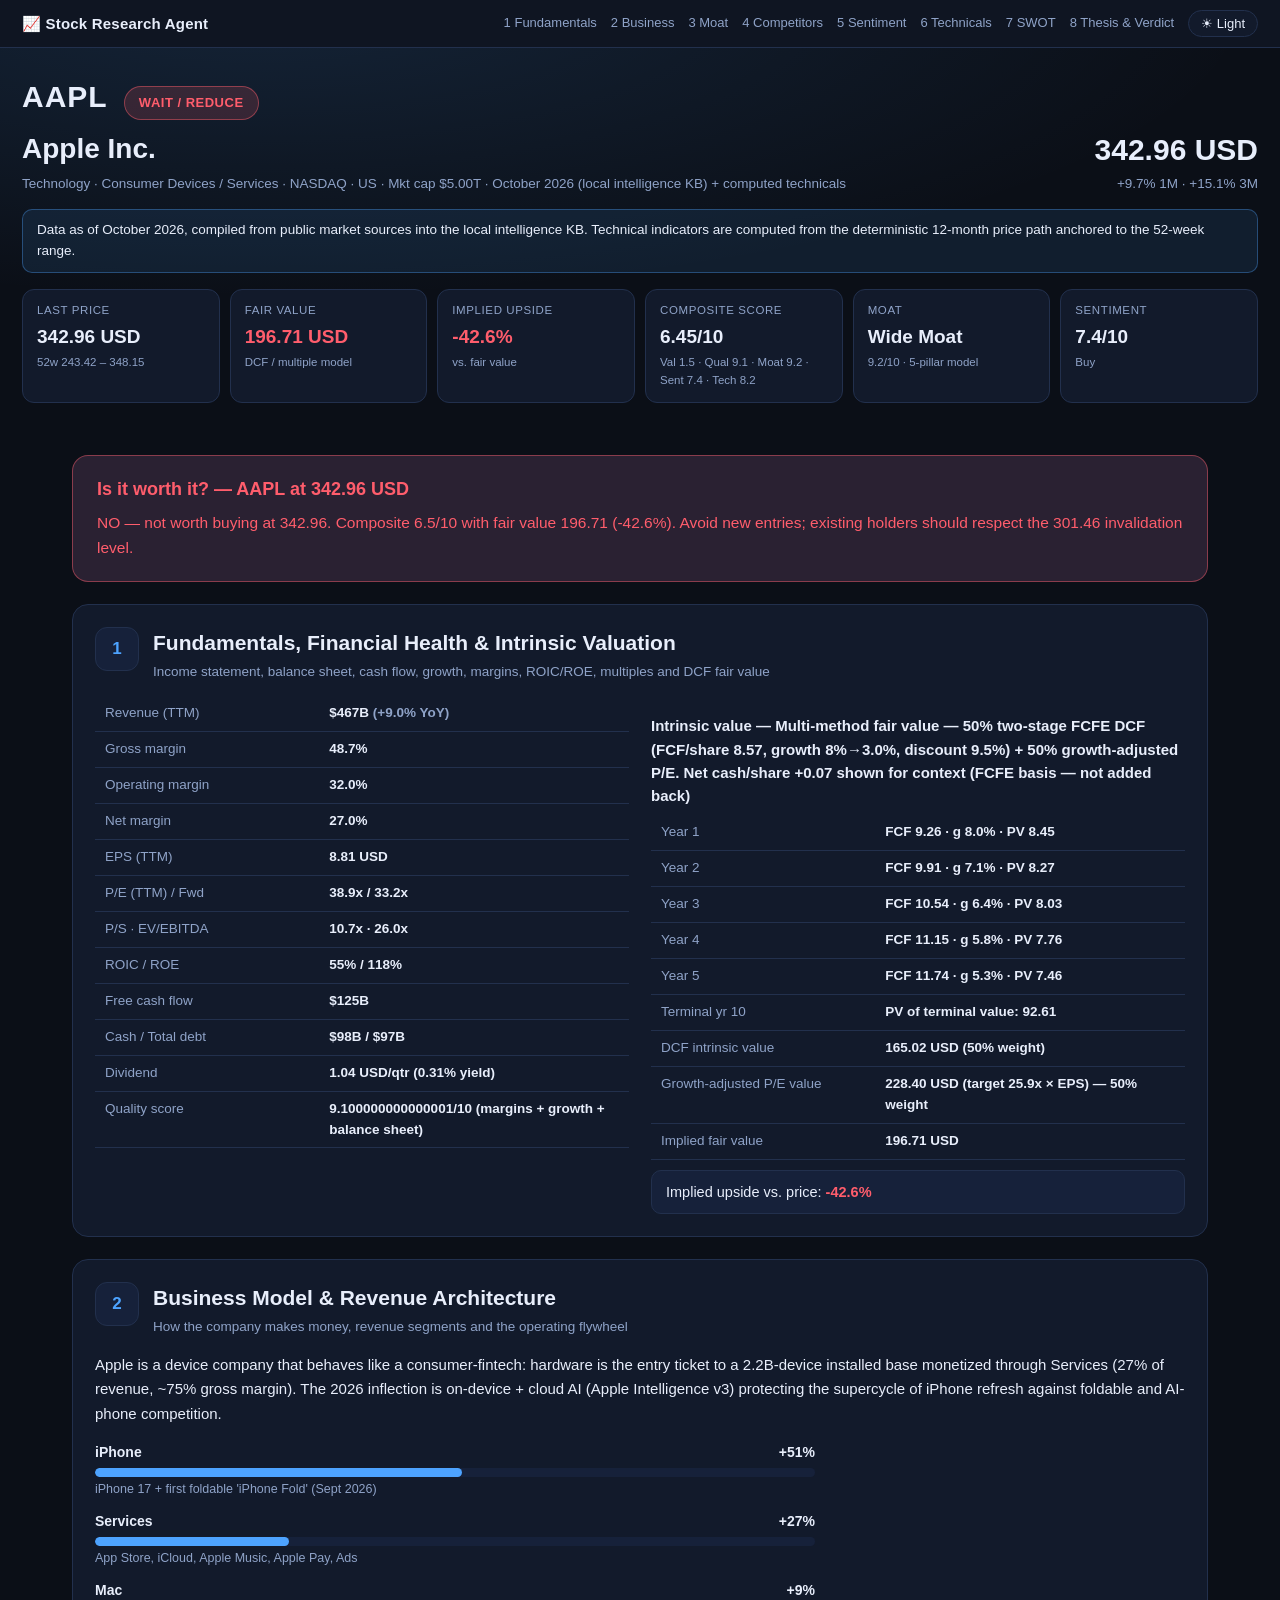
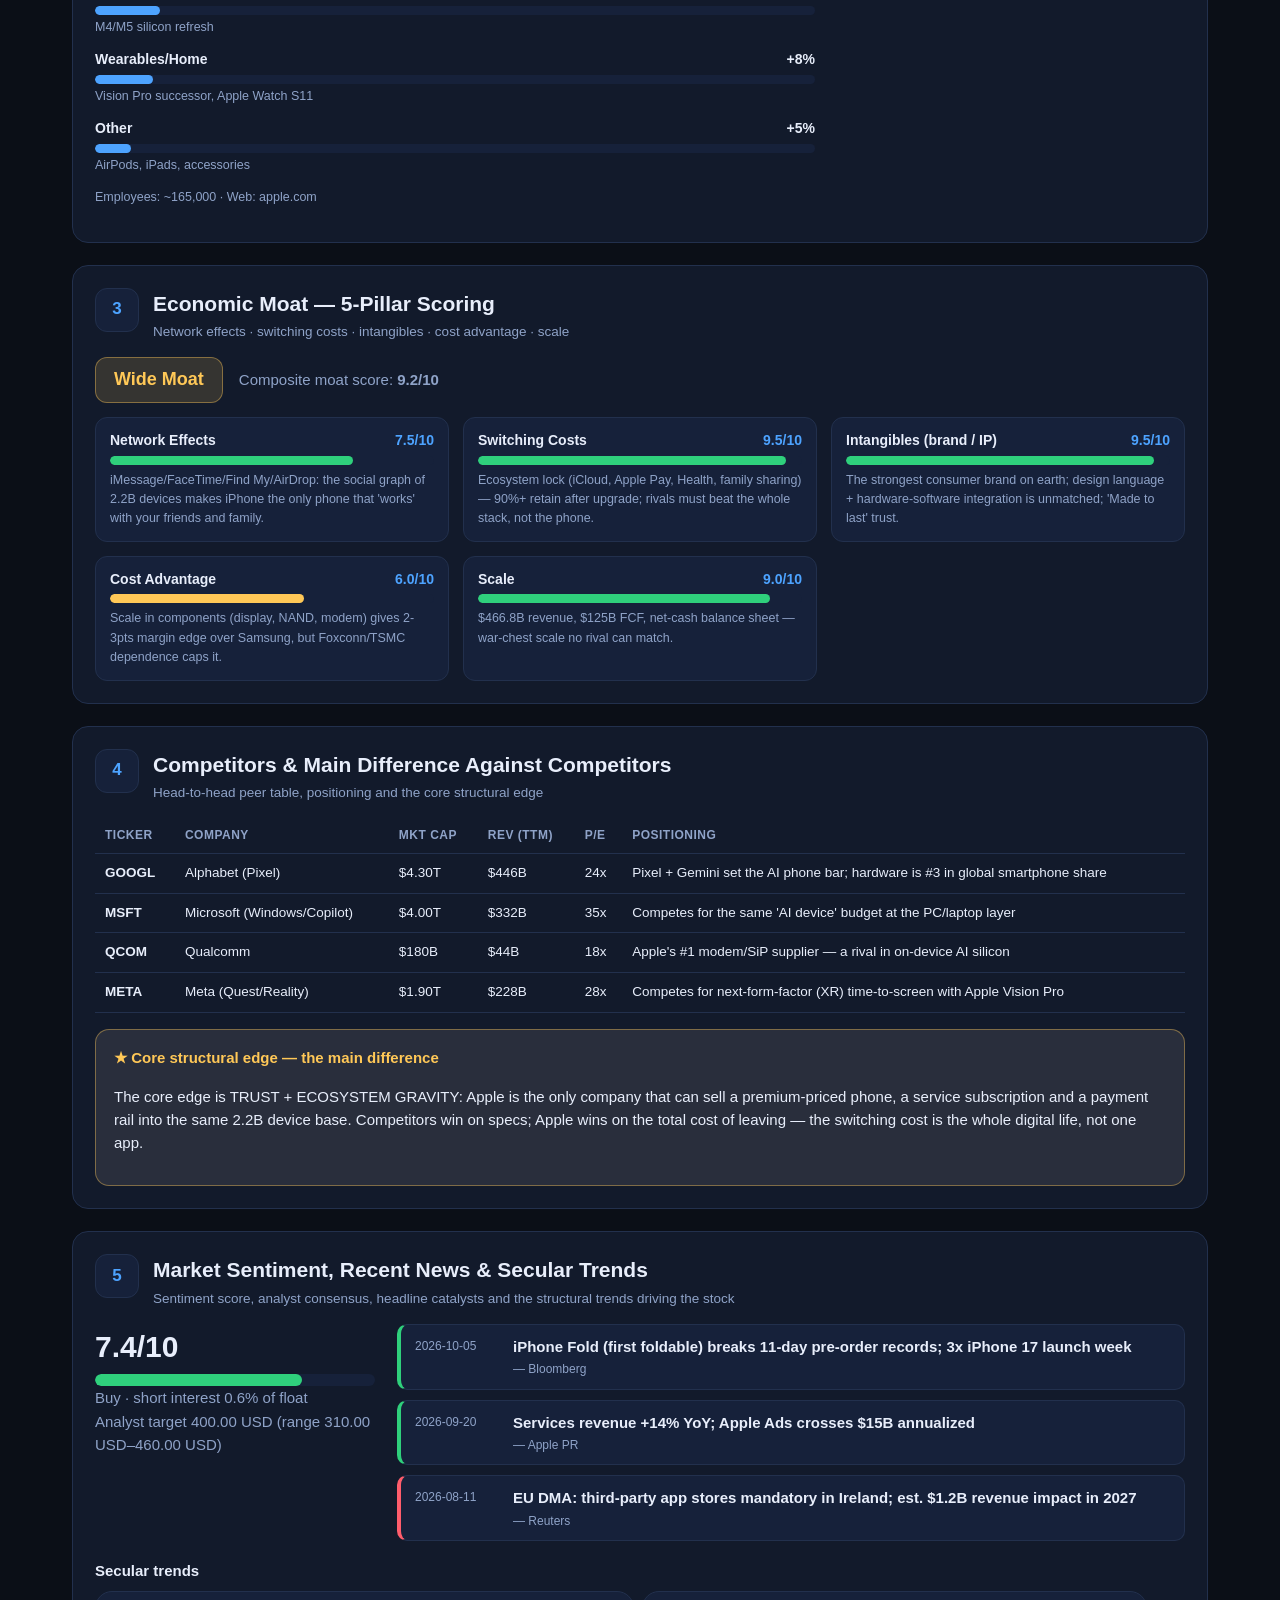
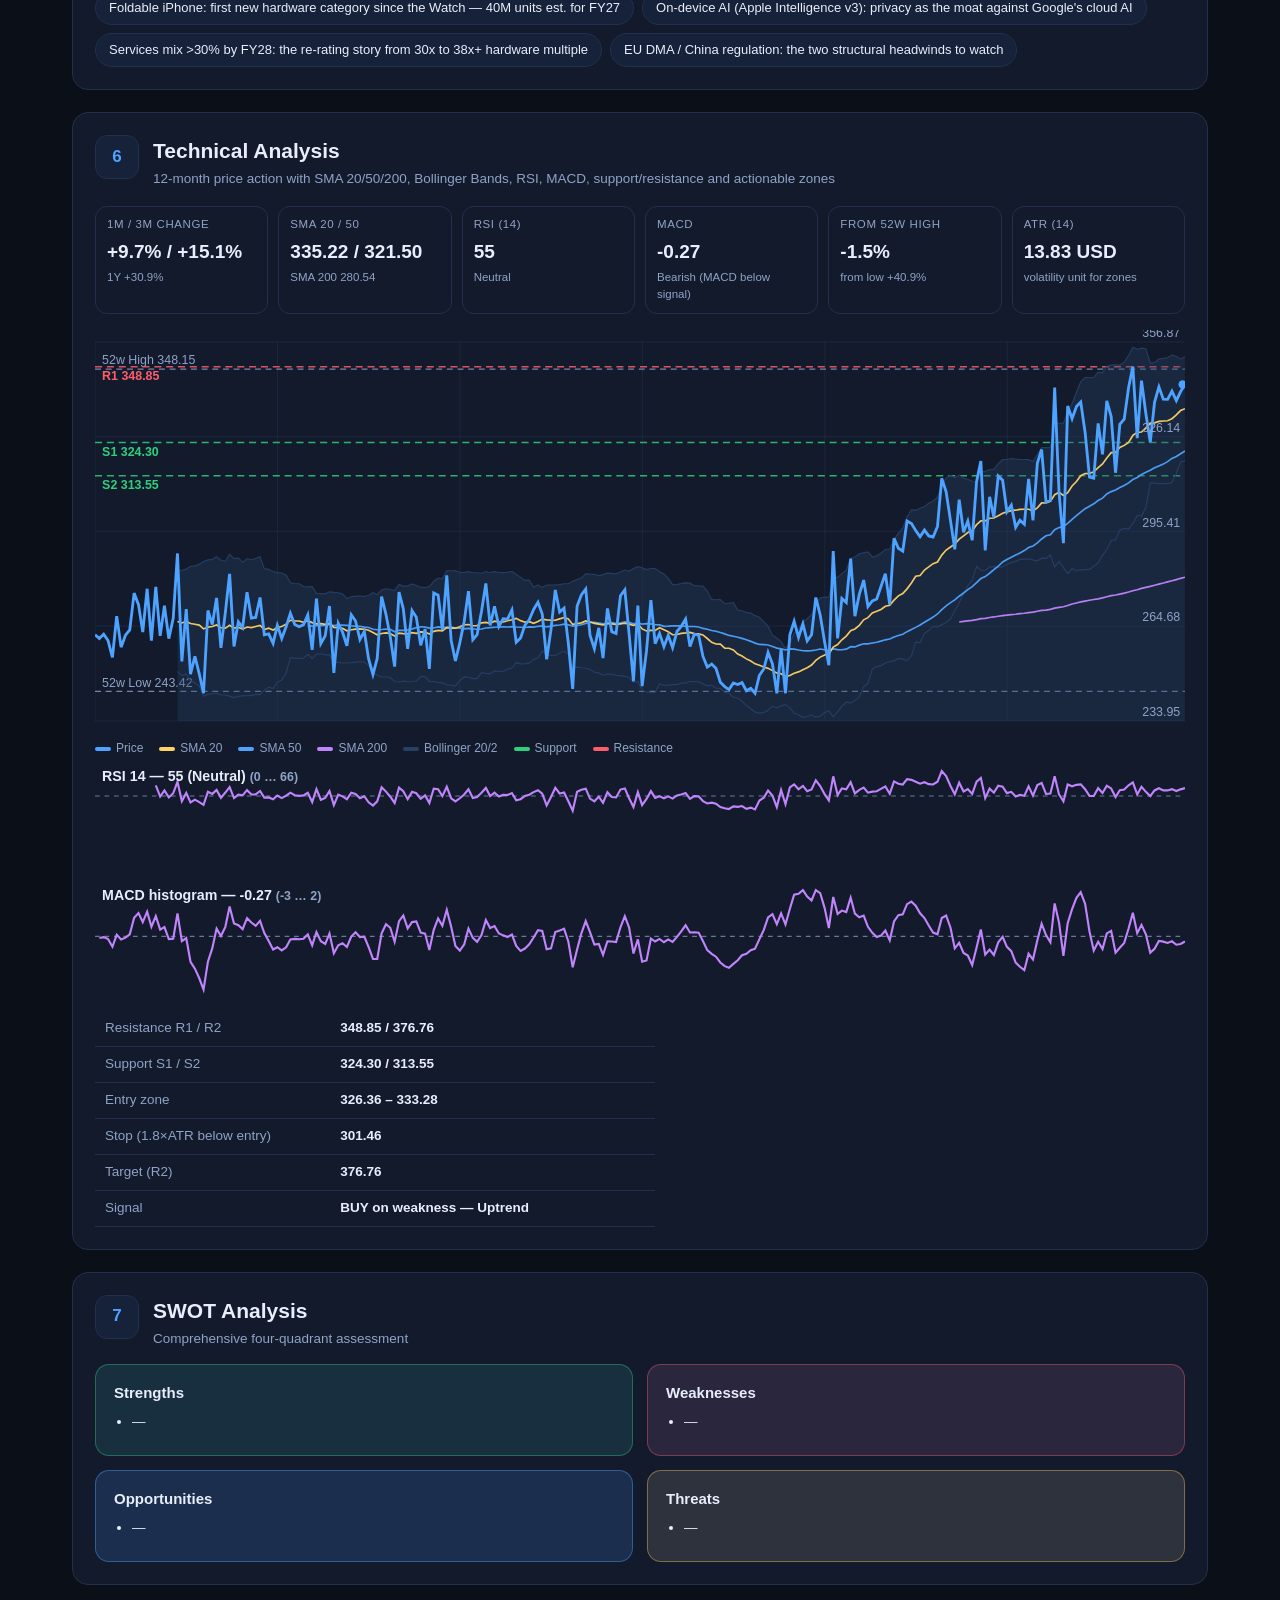
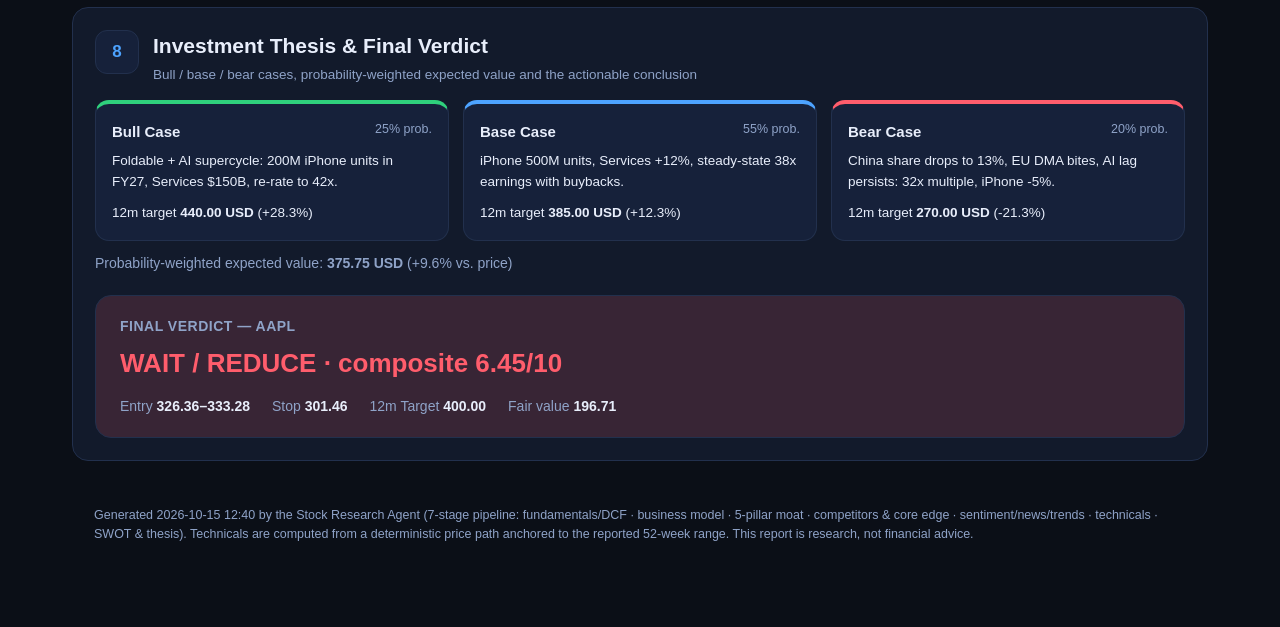
==== stock_research_agent/reports/AAPL_research_report.html @ 3a658191 "Add Stock Research Agent: 7-stage pipeline, 63-profile KB, HTML reports, web app + CLI Co-authored-b" ====
<!DOCTYPE html>
<html lang="en" data-theme="dark">
<head>
<meta charset="utf-8"/>
<meta name="viewport" content="width=device-width, initial-scale=1"/>
<title>AAPL — Stock Research Report</title>
<style>
:root{
  --bg:#0b0f17; --bg2:#0f1522; --card:#121a2b; --card2:#16213a;
  --line:#22304d; --txt:#e8eefb; --muted:#8fa3c8; --accent:#4da3ff;
  --up:#2fd07c; --dn:#ff5d6c; --gold:#ffc857;
  --s20:#ffd166; --s50:#4da3ff; --s200:#c084fc; --boll:#274066;
  --sup:#2fd07c; --res:#ff5d6c;
  --good:#2fd07c; --mid:#ffc857; --bad:#ff5d6c;
}
html[data-theme="light"]{
  --bg:#f4f6fb; --bg2:#ffffff; --card:#ffffff; --card2:#eef2fa;
  --line:#d7e0f0; --txt:#17233d; --muted:#5b6c8f; --accent:#1668d6;
  --up:#0d9d5c; --dn:#d63347; --gold:#c78a00;
  --s20:#d99a00; --s50:#1668d6; --s200:#7b3ff2; --boll:#dbe6f8;
  --sup:#0d9d5c; --res:#d63347;
  --good:#0d9d5c; --mid:#c78a00; --bad:#d63347;
}
*{box-sizing:border-box}
body{margin:0;background:var(--bg);color:var(--txt);
  font:15px/1.55 -apple-system,BlinkMacSystemFont,"Segoe UI",Roboto,Inter,Arial,sans-serif}
a{color:var(--accent);text-decoration:none}
a:hover{text-decoration:underline}
.topnav{position:sticky;top:0;z-index:50;display:flex;align-items:center;justify-content:space-between;
  gap:12px;padding:10px 22px;background:var(--bg2);border-bottom:1px solid var(--line);flex-wrap:wrap}
.brand{font-weight:700;letter-spacing:.2px}
.nav-links{display:flex;gap:14px;flex-wrap:wrap;align-items:center;font-size:13px}
.nav-links a{color:var(--muted)}
.nav-links a:hover{color:var(--txt);text-decoration:none}
.theme-btn{background:var(--card);border:1px solid var(--line);color:var(--txt);
  padding:5px 12px;border-radius:20px;cursor:pointer;font-size:13px}
.hero{padding:26px 22px 10px;background:
  radial-gradient(1000px 300px at 20% -50px, color-mix(in srgb, var(--accent) 14%, transparent), transparent)}
.hero-top{display:flex;justify-content:space-between;gap:18px;flex-wrap:wrap;align-items:flex-end}
h1{margin:6px 0 4px;font-size:28px}
.big-ticker{font-size:30px;font-weight:800;letter-spacing:1px;margin-right:12px}
.meta-line{color:var(--muted);margin:0;font-size:13.5px}
.hero-price{text-align:right}
.hero-last{font-size:30px;font-weight:800}
.hero-chg{color:var(--muted);font-size:13.5px}
.badge{display:inline-block;padding:6px 14px;border-radius:20px;font-weight:800;font-size:13px;letter-spacing:.5px}
.v-buy{background:color-mix(in srgb,var(--up) 18%, transparent);color:var(--up);
  border:1px solid color-mix(in srgb,var(--up) 45%, transparent)}
.v-hold{background:color-mix(in srgb,var(--gold) 16%, transparent);color:var(--gold);
  border:1px solid color-mix(in srgb,var(--gold) 45%, transparent)}
.v-avoid{background:color-mix(in srgb,var(--dn) 16%, transparent);color:var(--dn);
  border:1px solid color-mix(in srgb,var(--dn) 45%, transparent)}
.banner{padding:10px 14px;border-radius:10px;margin:14px 0;font-size:13.5px}
.banner.ok{background:color-mix(in srgb,var(--accent) 10%, transparent);
  border:1px solid color-mix(in srgb,var(--accent) 35%, transparent)}
.banner.warn{background:color-mix(in srgb,var(--gold) 12%, transparent);
  border:1px solid color-mix(in srgb,var(--gold) 45%, transparent)}
.kpi-strip{display:grid;grid-template-columns:repeat(auto-fit,minmax(150px,1fr));gap:10px;margin:16px 0}
.kpi{background:var(--card);border:1px solid var(--line);border-radius:12px;padding:12px 14px}
.kpi-strip.small .kpi{padding:9px 11px}
.kpi-label{color:var(--muted);font-size:11.5px;text-transform:uppercase;letter-spacing:.6px}
.kpi-value{font-size:19px;font-weight:800;margin-top:3px}
.kpi-sub{color:var(--muted);font-size:11.5px;margin-top:2px}
.tone-up .kpi-value{color:var(--up)} .tone-dn .kpi-value{color:var(--dn)}
main{padding:8px 22px 30px;max-width:1180px;margin:0 auto}
.card{background:var(--card);border:1px solid var(--line);border-radius:16px;
  padding:22px;margin:22px 0;scroll-margin-top:70px}
.sec-head{display:flex;gap:14px;align-items:flex-start;margin-bottom:14px}
.sec-num{background:var(--card2);border:1px solid var(--line);color:var(--accent);
  min-width:44px;height:44px;border-radius:12px;display:flex;align-items:center;justify-content:center;
  font-weight:800;font-size:17px}
.sec-head h2{margin:0 0 2px;font-size:21px}
.sec-sub{color:var(--muted);margin:0;font-size:13.5px}
h3.sub{margin:18px 0 8px;font-size:15px}
.prose{font-size:15px;line-height:1.65}
.muted{color:var(--muted)} .small{font-size:12.5px}
.two-col{display:grid;grid-template-columns:1fr 1fr;gap:22px}
@media(max-width:860px){.two-col{grid-template-columns:1fr}}
.tbl{width:100%;border-collapse:collapse;font-size:13.5px}
.tbl td{padding:7px 10px;border-bottom:1px solid var(--line);vertical-align:top}
.tbl .rk{color:var(--muted);width:42%}
.tbl .rv{font-weight:600}
.tbl.peers th{padding:8px 10px;text-align:left;color:var(--muted);font-size:12px;
  text-transform:uppercase;letter-spacing:.5px;border-bottom:1px solid var(--line)}
.tbl.peers td{padding:9px 10px}
.tbl.levels{margin-top:14px;max-width:560px}
.upside-box{margin-top:10px;padding:10px 14px;border-radius:10px;font-size:14.5px;
  background:var(--card2);border:1px solid var(--line)}
.upside-box.tone-up b{color:var(--up)} .upside-box.tone-dn b{color:var(--dn)}
.segs{display:grid;gap:12px;margin-top:10px;max-width:720px}
.seg-head{display:flex;justify-content:space-between;font-size:14px;font-weight:700}
.seg-note{color:var(--muted);font-size:12.5px;margin-top:3px}
.bar{height:9px;background:var(--card2);border-radius:6px;overflow:hidden;margin-top:4px}
.bar.big{height:12px}
.bar-fill{height:100%;border-radius:6px}
.bar-fill.good{background:var(--good)} .bar-fill.mid{background:var(--mid)}
.bar-fill.bad{background:var(--bad)} .bar-fill.seg-fill{background:var(--accent)}
.moat-top{display:flex;gap:16px;align-items:center;margin:6px 0 14px;flex-wrap:wrap}
.moat-badge{font-size:18px;font-weight:800;padding:8px 18px;border-radius:12px;
  background:color-mix(in srgb,var(--gold) 15%, transparent);color:var(--gold);
  border:1px solid color-mix(in srgb,var(--gold) 40%, transparent)}
.moat-score{color:var(--muted)}
.pillars{display:grid;grid-template-columns:repeat(auto-fit,minmax(300px,1fr));gap:14px}
.pillar{background:var(--card2);border:1px solid var(--line);border-radius:12px;padding:12px 14px}
.pillar-head{display:flex;justify-content:space-between;font-weight:700;font-size:14px}
.pill-score{color:var(--accent)}
.pillar-note{color:var(--muted);font-size:12.5px;margin-top:6px}
.edge-box{margin-top:16px;padding:16px 18px;border-radius:14px;
  background:color-mix(in srgb,var(--gold) 8%, var(--card2));
  border:1px solid color-mix(in srgb,var(--gold) 40%, transparent)}
.edge-title{font-weight:800;color:var(--gold);margin-bottom:6px}
.sent-grid{display:grid;grid-template-columns:280px 1fr;gap:22px}
@media(max-width:860px){.sent-grid{grid-template-columns:1fr}}
.sent-score{font-size:30px;font-weight:800}
.news-list{display:grid;gap:10px;align-content:start}
.news{display:flex;gap:12px;background:var(--card2);border:1px solid var(--line);
  border-radius:10px;padding:10px 14px;border-left:4px solid var(--accent)}
.news.pos{border-left-color:var(--up)} .news.neg{border-left-color:var(--dn)}
.news-date{color:var(--muted);font-size:12px;min-width:86px;padding-top:2px}
.news-src{display:block;color:var(--muted);font-size:12px;margin-top:2px}
.chips{display:flex;flex-wrap:wrap;gap:8px;margin-top:8px}
.chip{background:var(--card2);border:1px solid var(--line);border-radius:20px;
  padding:6px 13px;font-size:13px}
.chart{width:100%;height:auto;display:block;margin-top:8px}
.chart.mini{margin-top:6px}
.grid{stroke:var(--line);stroke-width:1;opacity:.5}
.price{fill:none;stroke:var(--accent);stroke-width:2.4}
.sma20{fill:none;stroke:var(--s20);stroke-width:1.4;opacity:.95}
.sma50{fill:none;stroke:var(--s50);stroke-width:1.4;opacity:.95}
.sma200{fill:none;stroke:var(--s200);stroke-width:1.4;opacity:.95}
.boll-fill{fill:var(--boll);opacity:.35}
.boll-up,.boll-lo{fill:none;stroke:var(--boll);stroke-width:1;opacity:.9}
.hi,.lo{stroke:var(--muted);stroke-width:1;stroke-dasharray:5 4;opacity:.8}
.res{stroke:var(--res);stroke-width:1.2;stroke-dasharray:6 4;opacity:.85}
.sup{stroke:var(--sup);stroke-width:1.2;stroke-dasharray:6 4;opacity:.85}
.tag-hi,.tag-lo{fill:var(--muted);font-size:10.5px}
.tag-res{fill:var(--res);font-size:10.5px;font-weight:700}
.tag-sup{fill:var(--sup);font-size:10.5px;font-weight:700}
.tag-title{fill:var(--txt);font-size:12px;font-weight:700}
.axis{fill:var(--muted);font-size:10.5px}
.ref{stroke:var(--muted);stroke-width:1;stroke-dasharray:4 4;opacity:.7}
.line-accent{fill:none;stroke:var(--s200);stroke-width:1.8}
.dot{fill:var(--accent)}
.legend{display:flex;gap:16px;flex-wrap:wrap;font-size:12px;color:var(--muted);margin-top:6px}
.sw{display:inline-block;width:16px;height:4px;border-radius:2px;margin-right:5px;vertical-align:middle}
.sw-price{background:var(--accent)} .sw-20{background:var(--s20)}
.sw-50{background:var(--s50)} .sw-200{background:var(--s200)}
.sw-boll{background:var(--boll)} .sw-sup{background:var(--sup)} .sw-res{background:var(--res)}
.swot-grid{display:grid;grid-template-columns:1fr 1fr;gap:14px}
@media(max-width:860px){.swot-grid{grid-template-columns:1fr}}
.swot{border-radius:14px;padding:16px 18px;border:1px solid var(--line)}
.swot h4{margin:0 0 8px;font-size:15px}
.swot ul{margin:0;padding-left:18px}
.swot li{margin:6px 0;font-size:13.5px}
.swot.s{background:color-mix(in srgb,var(--up) 8%, var(--card2));
  border-color:color-mix(in srgb,var(--up) 40%, transparent)}
.swot.w{background:color-mix(in srgb,var(--dn) 8%, var(--card2));
  border-color:color-mix(in srgb,var(--dn) 40%, transparent)}
.swot.o{background:color-mix(in srgb,var(--accent) 10%, var(--card2));
  border-color:color-mix(in srgb,var(--accent) 40%, transparent)}
.swot.t{background:color-mix(in srgb,var(--gold) 10%, var(--card2));
  border-color:color-mix(in srgb,var(--gold) 40%, transparent)}
.cases{display:grid;grid-template-columns:repeat(auto-fit,minmax(260px,1fr));gap:14px}
.case{background:var(--card2);border:1px solid var(--line);border-radius:14px;padding:16px}
.case.bull{border-top:4px solid var(--up)} .case.base{border-top:4px solid var(--accent)}
.case.bear{border-top:4px solid var(--dn)}
.case-head{display:flex;justify-content:space-between;margin-bottom:8px}
.case-label{font-weight:800}
.case-prob{color:var(--muted);font-size:12.5px}
.case p{margin:0 0 10px;font-size:13.5px;color:var(--txt)}
.case-target{font-size:13.5px}
.ev-line{margin-top:12px;color:var(--muted);font-size:14px}
.verdict-banner{padding:20px 24px;border-radius:16px;margin-top:18px;font-size:16px}
.verdict-banner p{margin:8px 0 0;font-size:15.5px;line-height:1.6}
.vb-title{font-weight:800;font-size:18px}
.final{margin-top:20px;padding:20px 24px;border-radius:16px;border:1px solid var(--line)}
.final-label{font-weight:800;letter-spacing:.5px;font-size:14px;color:var(--muted)}
.final-score{font-size:26px;font-weight:800;margin:6px 0 12px}
.final.v-buy .final-score{color:var(--up)} .final.v-hold .final-score{color:var(--gold)}
.final.v-avoid .final-score{color:var(--dn)}
.final-zones{display:flex;gap:22px;flex-wrap:wrap;font-size:14px;color:var(--muted)}
.final-zones b{color:var(--txt)}
.verdict-banner.v-buy{background:color-mix(in srgb,var(--up) 10%, var(--card));
  border:1px solid color-mix(in srgb,var(--up) 45%, transparent)}
.verdict-banner.v-hold{background:color-mix(in srgb,var(--gold) 10%, var(--card));
  border:1px solid color-mix(in srgb,var(--gold) 45%, transparent)}
.verdict-banner.v-avoid{background:color-mix(in srgb,var(--dn) 10%, var(--card));
  border:1px solid color-mix(in srgb,var(--dn) 45%, transparent)}
footer{color:var(--muted);font-size:12.5px;padding:10px 22px 40px;max-width:1180px;margin:0 auto}
</style>
</head>
<body>
<nav class="topnav">
  <div class="brand">📈 Stock Research Agent</div>
  <div class="nav-links">
    <a href="#s1">1 Fundamentals</a><a href="#s2">2 Business</a><a href="#s3">3 Moat</a>
    <a href="#s4">4 Competitors</a><a href="#s5">5 Sentiment</a><a href="#s6">6 Technicals</a>
    <a href="#s7">7 SWOT</a><a href="#s8">8 Thesis &amp; Verdict</a>
    <button id="themeBtn" class="theme-btn" type="button">☀ Light</button>
  </div>
</nav>

<header class="hero">
  <div class="hero-top">
    <div>
      <div class="ticker-row"><span class="big-ticker">AAPL</span>
        <span class="badge v-avoid">WAIT / REDUCE</span></div>
      <h1>Apple Inc.</h1>
      <p class="meta-line">Technology · Consumer Devices / Services · NASDAQ ·
        US · Mkt cap $5.00T · October 2026 (local intelligence KB) + computed technicals</p>
    </div>
    <div class="hero-price">
      <div class="hero-last">342.96 USD</div>
      <div class="hero-chg">+9.7% 1M · +15.1% 3M</div>
    </div>
  </div>
  <div class="banner ok">Data as of October 2026, compiled from public market sources into the local intelligence KB. Technical indicators are computed from the deterministic 12-month price path anchored to the 52-week range.</div>
  <div class="kpi-strip"><div class="kpi "><div class="kpi-label">Last price</div><div class="kpi-value">342.96 USD</div><div class="kpi-sub">52w 243.42 – 348.15</div></div><div class="kpi tone-dn"><div class="kpi-label">Fair value</div><div class="kpi-value">196.71 USD</div><div class="kpi-sub">DCF / multiple model</div></div><div class="kpi tone-dn"><div class="kpi-label">Implied upside</div><div class="kpi-value">-42.6%</div><div class="kpi-sub">vs. fair value</div></div><div class="kpi "><div class="kpi-label">Composite score</div><div class="kpi-value">6.45/10</div><div class="kpi-sub">Val 1.5 · Qual 9.1 · Moat 9.2 · Sent 7.4 · Tech 8.2</div></div><div class="kpi "><div class="kpi-label">Moat</div><div class="kpi-value">Wide Moat</div><div class="kpi-sub">9.2/10 · 5-pillar model</div></div><div class="kpi "><div class="kpi-label">Sentiment</div><div class="kpi-value">7.4/10</div><div class="kpi-sub">Buy</div></div></div>
</header>

<main>
<section id="s0" class="verdict-banner v-avoid">
  <div class="vb-title">Is it worth it? — AAPL at 342.96 USD</div>
  <p>NO — not worth buying at 342.96. Composite 6.5/10 with fair value 196.71 (-42.6%). Avoid new entries; existing holders should respect the 301.46 invalidation level.</p>
</section>

<section id="s1" class="card">
<header class="sec-head"><div class="sec-num">1</div><div><h2>Fundamentals, Financial Health &amp; Intrinsic Valuation</h2><p class="sec-sub">Income statement, balance sheet, cash flow, growth, margins, ROIC/ROE, multiples and DCF fair value</p></div></header>
  <div class="two-col">
    <div>
      <table class="tbl"><tr><td class="rk">Revenue (TTM)</td><td class="rv">$467B <span class='muted'>(+9.0% YoY)</span></td></tr><tr><td class="rk">Gross margin</td><td class="rv">48.7%</td></tr><tr><td class="rk">Operating margin</td><td class="rv">32.0%</td></tr><tr><td class="rk">Net margin</td><td class="rv">27.0%</td></tr><tr><td class="rk">EPS (TTM)</td><td class="rv">8.81 USD</td></tr><tr><td class="rk">P/E (TTM) / Fwd</td><td class="rv">38.9x / 33.2x</td></tr><tr><td class="rk">P/S · EV/EBITDA</td><td class="rv">10.7x · 26.0x</td></tr><tr><td class="rk">ROIC / ROE</td><td class="rv">55% / 118%</td></tr><tr><td class="rk">Free cash flow</td><td class="rv">$125B</td></tr><tr><td class="rk">Cash / Total debt</td><td class="rv">$98B / $97B</td></tr><tr><td class="rk">Dividend</td><td class="rv">1.04 USD/qtr (0.31% yield)</td></tr><tr><td class="rk">Quality score</td><td class="rv">9.100000000000001/10 (margins + growth + balance sheet)</td></tr></table>
    </div>
    <div>
      <h3 class="sub">Intrinsic value — Multi-method fair value — 50% two-stage FCFE DCF (FCF/share 8.57, growth 8%→3.0%, discount 9.5%) + 50% growth-adjusted P/E. Net cash/share +0.07 shown for context (FCFE basis — not added back)</h3>
      <table class="tbl"><tr><td class="rk">Year 1</td><td class="rv">FCF 9.26 · g 8.0% · PV 8.45</td></tr><tr><td class="rk">Year 2</td><td class="rv">FCF 9.91 · g 7.1% · PV 8.27</td></tr><tr><td class="rk">Year 3</td><td class="rv">FCF 10.54 · g 6.4% · PV 8.03</td></tr><tr><td class="rk">Year 4</td><td class="rv">FCF 11.15 · g 5.8% · PV 7.76</td></tr><tr><td class="rk">Year 5</td><td class="rv">FCF 11.74 · g 5.3% · PV 7.46</td></tr><tr><td class="rk">Terminal yr 10</td><td class="rv">PV of terminal value: 92.61</td></tr><tr><td class="rk">DCF intrinsic value</td><td class="rv">165.02 USD (50% weight)</td></tr><tr><td class="rk">Growth-adjusted P/E value</td><td class="rv">228.40 USD (target 25.9x × EPS) — 50% weight</td></tr><tr><td class="rk">Implied fair value</td><td class="rv"><b>196.71 USD</b></td></tr></table>
      <div class="upside-box tone-dn">Implied upside vs. price: <b>-42.6%</b></div>
    </div>
  </div>
</section>

<section id="s2" class="card">
<header class="sec-head"><div class="sec-num">2</div><div><h2>Business Model &amp; Revenue Architecture</h2><p class="sec-sub">How the company makes money, revenue segments and the operating flywheel</p></div></header>
  <p class="prose">Apple is a device company that behaves like a consumer-fintech: hardware is the entry ticket to a 2.2B-device installed base monetized through Services (27% of revenue, ~75% gross margin). The 2026 inflection is on-device + cloud AI (Apple Intelligence v3) protecting the supercycle of iPhone refresh against foldable and AI-phone competition.</p>
  <div class="segs"><div class="seg"><div class="seg-head"><span>iPhone</span><span>+51%</span></div><div class="bar"><div class="bar-fill seg-fill" style="width:51%"></div></div><div class="seg-note">iPhone 17 + first foldable &#x27;iPhone Fold&#x27; (Sept 2026)</div></div><div class="seg"><div class="seg-head"><span>Services</span><span>+27%</span></div><div class="bar"><div class="bar-fill seg-fill" style="width:27%"></div></div><div class="seg-note">App Store, iCloud, Apple Music, Apple Pay, Ads</div></div><div class="seg"><div class="seg-head"><span>Mac</span><span>+9%</span></div><div class="bar"><div class="bar-fill seg-fill" style="width:9%"></div></div><div class="seg-note">M4/M5 silicon refresh</div></div><div class="seg"><div class="seg-head"><span>Wearables/Home</span><span>+8%</span></div><div class="bar"><div class="bar-fill seg-fill" style="width:8%"></div></div><div class="seg-note">Vision Pro successor, Apple Watch S11</div></div><div class="seg"><div class="seg-head"><span>Other</span><span>+5%</span></div><div class="bar"><div class="bar-fill seg-fill" style="width:5%"></div></div><div class="seg-note">AirPods, iPads, accessories</div></div></div>
  <p class="muted small">Employees: ~165,000 · Web: apple.com</p>
</section>

<section id="s3" class="card">
<header class="sec-head"><div class="sec-num">3</div><div><h2>Economic Moat — 5-Pillar Scoring</h2><p class="sec-sub">Network effects · switching costs · intangibles · cost advantage · scale</p></div></header>
  <div class="moat-top">
    <div class="moat-badge">Wide Moat</div>
    <div class="moat-score">Composite moat score: <b>9.2/10</b></div>
  </div>
  <div class="pillars"><div class="pillar"><div class="pillar-head"><span>Network Effects</span><span class="pill-score">7.5/10</span></div><div class="bar"><div class="bar-fill good" style="width:75%"></div></div><div class="pillar-note">iMessage/FaceTime/Find My/AirDrop: the social graph of 2.2B devices makes iPhone the only phone that &#x27;works&#x27; with your friends and family.</div></div><div class="pillar"><div class="pillar-head"><span>Switching Costs</span><span class="pill-score">9.5/10</span></div><div class="bar"><div class="bar-fill good" style="width:95%"></div></div><div class="pillar-note">Ecosystem lock (iCloud, Apple Pay, Health, family sharing) — 90%+ retain after upgrade; rivals must beat the whole stack, not the phone.</div></div><div class="pillar"><div class="pillar-head"><span>Intangibles (brand / IP)</span><span class="pill-score">9.5/10</span></div><div class="bar"><div class="bar-fill good" style="width:95%"></div></div><div class="pillar-note">The strongest consumer brand on earth; design language + hardware-software integration is unmatched; &#x27;Made to last&#x27; trust.</div></div><div class="pillar"><div class="pillar-head"><span>Cost Advantage</span><span class="pill-score">6.0/10</span></div><div class="bar"><div class="bar-fill mid" style="width:60%"></div></div><div class="pillar-note">Scale in components (display, NAND, modem) gives 2-3pts margin edge over Samsung, but Foxconn/TSMC dependence caps it.</div></div><div class="pillar"><div class="pillar-head"><span>Scale</span><span class="pill-score">9.0/10</span></div><div class="bar"><div class="bar-fill good" style="width:90%"></div></div><div class="pillar-note">$466.8B revenue, $125B FCF, net-cash balance sheet — war-chest scale no rival can match.</div></div></div>
</section>

<section id="s4" class="card">
<header class="sec-head"><div class="sec-num">4</div><div><h2>Competitors &amp; Main Difference Against Competitors</h2><p class="sec-sub">Head-to-head peer table, positioning and the core structural edge</p></div></header>
  <table class="tbl peers"><thead><tr><th>Ticker</th><th>Company</th><th>Mkt Cap</th>
    <th>Rev (TTM)</th><th>P/E</th><th>Positioning</th></tr></thead>
  <tbody><tr><td><b>GOOGL</b></td><td>Alphabet (Pixel)</td><td>$4.30T</td><td>$446B</td><td>24x</td><td>Pixel + Gemini set the AI phone bar; hardware is #3 in global smartphone share</td></tr><tr><td><b>MSFT</b></td><td>Microsoft (Windows/Copilot)</td><td>$4.00T</td><td>$332B</td><td>35x</td><td>Competes for the same &#x27;AI device&#x27; budget at the PC/laptop layer</td></tr><tr><td><b>QCOM</b></td><td>Qualcomm</td><td>$180B</td><td>$44B</td><td>18x</td><td>Apple&#x27;s #1 modem/SiP supplier — a rival in on-device AI silicon</td></tr><tr><td><b>META</b></td><td>Meta (Quest/Reality)</td><td>$1.90T</td><td>$228B</td><td>28x</td><td>Competes for next-form-factor (XR) time-to-screen with Apple Vision Pro</td></tr></tbody></table>
  <div class="edge-box"><div class="edge-title">★ Core structural edge — the main difference</div>
  <p>The core edge is TRUST + ECOSYSTEM GRAVITY: Apple is the only company that can sell a premium-priced phone, a service subscription and a payment rail into the same 2.2B device base. Competitors win on specs; Apple wins on the total cost of leaving — the switching cost is the whole digital life, not one app.</p></div>
</section>

<section id="s5" class="card">
<header class="sec-head"><div class="sec-num">5</div><div><h2>Market Sentiment, Recent News &amp; Secular Trends</h2><p class="sec-sub">Sentiment score, analyst consensus, headline catalysts and the structural trends driving the stock</p></div></header>
  <div class="sent-grid">
    <div class="sent-meter">
      <div class="sent-score">7.4/10</div>
      <div class="bar big"><div class="bar-fill good" style="width:74%"></div></div>
      <div class="muted">Buy · short interest 0.6% of float</div>
      <div class="muted">Analyst target 400.00 USD (range 310.00 USD–460.00 USD)</div>
    </div>
    <div class="news-list"><div class="news pos"><div class="news-date">2026-10-05</div><div class="news-body"><b>iPhone Fold (first foldable) breaks 11-day pre-order records; 3x iPhone 17 launch week</b><span class="news-src">— Bloomberg</span></div></div><div class="news pos"><div class="news-date">2026-09-20</div><div class="news-body"><b>Services revenue +14% YoY; Apple Ads crosses $15B annualized</b><span class="news-src">— Apple PR</span></div></div><div class="news neg"><div class="news-date">2026-08-11</div><div class="news-body"><b>EU DMA: third-party app stores mandatory in Ireland; est. $1.2B revenue impact in 2027</b><span class="news-src">— Reuters</span></div></div></div>
  </div>
  <h3 class="sub">Secular trends</h3>
  <div class="chips"><span class="chip">Foldable iPhone: first new hardware category since the Watch — 40M units est. for FY27</span><span class="chip">On-device AI (Apple Intelligence v3): privacy as the moat against Google&#x27;s cloud AI</span><span class="chip">Services mix &gt;30% by FY28: the re-rating story from 30x to 38x+ hardware multiple</span><span class="chip">EU DMA / China regulation: the two structural headwinds to watch</span></div>
</section>

<section id="s6" class="card">
<header class="sec-head"><div class="sec-num">6</div><div><h2>Technical Analysis</h2><p class="sec-sub">12-month price action with SMA 20/50/200, Bollinger Bands, RSI, MACD, support/resistance and actionable zones</p></div></header>
  <div class="kpi-strip small"><div class="kpi "><div class="kpi-label">1M / 3M change</div><div class="kpi-value">+9.7% / +15.1%</div><div class="kpi-sub">1Y +30.9%</div></div><div class="kpi "><div class="kpi-label">SMA 20 / 50</div><div class="kpi-value">335.22 / 321.50</div><div class="kpi-sub">SMA 200 280.54</div></div><div class="kpi "><div class="kpi-label">RSI (14)</div><div class="kpi-value">55</div><div class="kpi-sub">Neutral</div></div><div class="kpi "><div class="kpi-label">MACD</div><div class="kpi-value">-0.27</div><div class="kpi-sub">Bearish (MACD below signal)</div></div><div class="kpi "><div class="kpi-label">From 52w high</div><div class="kpi-value">-1.5%</div><div class="kpi-sub">from low +40.9%</div></div><div class="kpi "><div class="kpi-label">ATR (14)</div><div class="kpi-value">13.83 USD</div><div class="kpi-sub">volatility unit for zones</div></div></div>
  <svg viewBox="0 0 920 340" class="chart" role="img" aria-label="12-month price chart">
      <line x1="0" y1="330" x2="920" y2="330" class="grid"/><line x1="0" y1="250" x2="920" y2="250" class="grid"/><line x1="0" y1="170" x2="920" y2="170" class="grid"/><line x1="0" y1="90" x2="920" y2="90" class="grid"/><line x1="0" y1="10" x2="920" y2="10" class="grid"/><line x1="0" y1="10" x2="0" y2="330" class="grid"/><line x1="154" y1="10" x2="154" y2="330" class="grid"/><line x1="308" y1="10" x2="308" y2="330" class="grid"/><line x1="462" y1="10" x2="462" y2="330" class="grid"/><line x1="616" y1="10" x2="616" y2="330" class="grid"/><line x1="770" y1="10" x2="770" y2="330" class="grid"/><line x1="0" y1="33" x2="920" y2="33" class="hi"/><text x="6" y="29" class="tag-hi">52w High 348.15</text><line x1="0" y1="305" x2="920" y2="305" class="lo"/><text x="6" y="301" class="tag-lo">52w Low 243.42</text><line x1="0" y1="31" x2="920" y2="31" class="res"/><text x="6" y="42" class="tag-res">R1 348.85</text><line x1="0" y1="95" x2="920" y2="95" class="sup"/><text x="6" y="106" class="tag-sup">S1 324.30</text><line x1="0" y1="123" x2="920" y2="123" class="sup"/><text x="6" y="134" class="tag-sup">S2 313.55</text>
      <polygon points="69.6,204.0 69.6,204.0 73.3,202.8 77.0,201.8 80.6,199.5 84.3,199.1 88.0,197.8 91.6,195.5 95.3,194.0 99.0,193.6 102.6,191.3 106.3,194.4 110.0,195.2 113.6,189.3 117.3,193.0 121.0,192.4 124.6,196.2 128.3,192.9 132.0,193.9 135.6,193.0 139.3,191.2 142.9,201.7 146.6,202.0 150.3,203.8 153.9,204.8 157.6,205.1 161.3,207.0 164.9,213.4 168.6,214.1 172.3,214.2 175.9,216.6 179.6,216.8 183.3,216.6 186.9,222.3 190.6,222.5 194.3,222.7 197.9,221.0 201.6,221.5 205.3,221.8 208.9,222.7 212.6,226.7 216.3,225.2 219.9,224.6 223.6,224.7 227.3,224.9 230.9,223.9 234.6,221.8 238.2,223.3 241.9,219.5 245.6,218.4 249.2,219.0 252.9,220.0 256.6,214.7 260.2,216.2 263.9,216.2 267.6,214.3 271.2,215.6 274.9,217.1 278.6,217.4 282.2,216.6 285.9,212.0 289.6,209.5 293.2,210.0 296.9,203.0 300.6,203.2 304.2,203.0 307.9,204.7 311.6,204.8 315.2,204.0 318.9,204.9 322.5,204.9 326.2,205.3 329.9,203.9 333.5,204.9 337.2,203.9 340.9,204.7 344.5,204.8 348.2,204.6 351.9,203.8 355.5,206.2 359.2,208.8 362.9,211.4 366.5,211.1 370.2,217.0 373.9,215.2 377.5,217.3 381.2,215.3 384.9,215.4 388.5,215.2 392.2,214.9 395.9,214.2 399.5,214.2 403.2,212.1 406.9,210.7 410.5,209.3 414.2,205.8 417.8,206.1 421.5,206.2 425.2,207.3 428.8,206.5 432.5,205.2 436.2,205.4 439.8,205.8 443.5,204.3 447.2,202.6 450.8,203.5 454.5,201.3 458.2,199.8 461.8,200.7 465.5,202.2 469.2,201.3 472.8,201.3 476.5,204.0 480.2,206.0 483.8,209.6 487.5,214.9 491.2,214.8 494.8,214.1 498.5,213.4 502.2,213.7 505.8,215.8 509.5,216.0 513.1,216.1 516.8,220.5 520.5,227.4 524.1,227.7 527.8,227.6 531.5,231.0 535.1,230.7 538.8,229.9 542.5,236.5 546.1,237.0 549.8,238.4 553.5,239.0 557.1,241.1 560.8,242.5 564.5,246.3 568.1,250.2 571.8,257.6 575.5,260.0 579.1,263.0 582.8,269.0 586.5,264.4 590.1,256.0 593.8,252.5 597.5,246.5 601.1,243.7 604.8,240.5 608.4,231.1 612.1,226.3 615.8,225.4 619.4,225.6 623.1,208.7 626.8,208.8 630.4,205.6 634.1,202.7 637.8,192.8 641.4,191.6 645.1,189.0 648.8,188.1 652.4,187.3 656.1,191.6 659.8,190.6 663.4,188.4 667.1,185.3 670.8,185.0 674.4,176.7 678.1,171.6 681.8,167.1 685.4,157.8 689.1,151.9 692.7,152.2 696.4,150.4 700.1,149.1 703.7,146.2 707.4,144.3 711.1,141.2 714.7,131.4 718.4,124.8 722.1,122.5 725.7,124.6 729.4,122.6 733.1,125.0 736.7,126.2 740.4,127.5 744.1,129.3 747.7,119.4 751.4,119.3 755.1,117.8 758.7,117.7 762.4,112.9 766.1,109.4 769.7,109.2 773.4,108.7 777.1,108.9 780.7,109.3 784.4,109.3 788.0,109.4 791.7,111.0 795.4,105.2 799.0,99.2 802.7,99.3 806.4,99.3 810.0,78.1 813.7,78.7 817.4,78.6 821.0,68.9 824.7,62.0 828.4,52.5 832.0,43.6 835.7,40.2 839.4,40.1 843.0,40.0 846.7,35.8 850.4,36.0 854.0,30.8 857.7,29.4 861.4,29.4 865.0,29.6 868.7,27.3 872.4,21.5 876.0,14.6 879.7,16.3 883.3,15.3 887.0,15.8 890.7,27.9 894.3,27.6 898.0,24.5 901.7,23.9 905.3,23.6 909.0,21.0 912.7,22.4 916.3,24.6 920.0,22.3 920.0,330 69.6,330" class="boll-fill"/>
      <polyline points="69.6,204.0 73.3,202.8 77.0,201.8 80.6,199.5 84.3,199.1 88.0,197.8 91.6,195.5 95.3,194.0 99.0,193.6 102.6,191.3 106.3,194.4 110.0,195.2 113.6,189.3 117.3,193.0 121.0,192.4 124.6,196.2 128.3,192.9 132.0,193.9 135.6,193.0 139.3,191.2 142.9,201.7 146.6,202.0 150.3,203.8 153.9,204.8 157.6,205.1 161.3,207.0 164.9,213.4 168.6,214.1 172.3,214.2 175.9,216.6 179.6,216.8 183.3,216.6 186.9,222.3 190.6,222.5 194.3,222.7 197.9,221.0 201.6,221.5 205.3,221.8 208.9,222.7 212.6,226.7 216.3,225.2 219.9,224.6 223.6,224.7 227.3,224.9 230.9,223.9 234.6,221.8 238.2,223.3 241.9,219.5 245.6,218.4 249.2,219.0 252.9,220.0 256.6,214.7 260.2,216.2 263.9,216.2 267.6,214.3 271.2,215.6 274.9,217.1 278.6,217.4 282.2,216.6 285.9,212.0 289.6,209.5 293.2,210.0 296.9,203.0 300.6,203.2 304.2,203.0 307.9,204.7 311.6,204.8 315.2,204.0 318.9,204.9 322.5,204.9 326.2,205.3 329.9,203.9 333.5,204.9 337.2,203.9 340.9,204.7 344.5,204.8 348.2,204.6 351.9,203.8 355.5,206.2 359.2,208.8 362.9,211.4 366.5,211.1 370.2,217.0 373.9,215.2 377.5,217.3 381.2,215.3 384.9,215.4 388.5,215.2 392.2,214.9 395.9,214.2 399.5,214.2 403.2,212.1 406.9,210.7 410.5,209.3 414.2,205.8 417.8,206.1 421.5,206.2 425.2,207.3 428.8,206.5 432.5,205.2 436.2,205.4 439.8,205.8 443.5,204.3 447.2,202.6 450.8,203.5 454.5,201.3 458.2,199.8 461.8,200.7 465.5,202.2 469.2,201.3 472.8,201.3 476.5,204.0 480.2,206.0 483.8,209.6 487.5,214.9 491.2,214.8 494.8,214.1 498.5,213.4 502.2,213.7 505.8,215.8 509.5,216.0 513.1,216.1 516.8,220.5 520.5,227.4 524.1,227.7 527.8,227.6 531.5,231.0 535.1,230.7 538.8,229.9 542.5,236.5 546.1,237.0 549.8,238.4 553.5,239.0 557.1,241.1 560.8,242.5 564.5,246.3 568.1,250.2 571.8,257.6 575.5,260.0 579.1,263.0 582.8,269.0 586.5,264.4 590.1,256.0 593.8,252.5 597.5,246.5 601.1,243.7 604.8,240.5 608.4,231.1 612.1,226.3 615.8,225.4 619.4,225.6 623.1,208.7 626.8,208.8 630.4,205.6 634.1,202.7 637.8,192.8 641.4,191.6 645.1,189.0 648.8,188.1 652.4,187.3 656.1,191.6 659.8,190.6 663.4,188.4 667.1,185.3 670.8,185.0 674.4,176.7 678.1,171.6 681.8,167.1 685.4,157.8 689.1,151.9 692.7,152.2 696.4,150.4 700.1,149.1 703.7,146.2 707.4,144.3 711.1,141.2 714.7,131.4 718.4,124.8 722.1,122.5 725.7,124.6 729.4,122.6 733.1,125.0 736.7,126.2 740.4,127.5 744.1,129.3 747.7,119.4 751.4,119.3 755.1,117.8 758.7,117.7 762.4,112.9 766.1,109.4 769.7,109.2 773.4,108.7 777.1,108.9 780.7,109.3 784.4,109.3 788.0,109.4 791.7,111.0 795.4,105.2 799.0,99.2 802.7,99.3 806.4,99.3 810.0,78.1 813.7,78.7 817.4,78.6 821.0,68.9 824.7,62.0 828.4,52.5 832.0,43.6 835.7,40.2 839.4,40.1 843.0,40.0 846.7,35.8 850.4,36.0 854.0,30.8 857.7,29.4 861.4,29.4 865.0,29.6 868.7,27.3 872.4,21.5 876.0,14.6 879.7,16.3 883.3,15.3 887.0,15.8 890.7,27.9 894.3,27.6 898.0,24.5 901.7,23.9 905.3,23.6 909.0,21.0 912.7,22.4 916.3,24.6 920.0,22.3" class="boll-up"/>
      <polyline points="69.6,288.2 73.3,291.7 77.0,290.3 80.6,295.9 84.3,297.7 88.0,300.3 91.6,309.2 95.3,307.6 99.0,307.0 102.6,306.6 106.3,308.1 110.0,308.1 113.6,309.0 117.3,310.2 121.0,309.2 124.6,308.8 128.3,308.5 132.0,308.6 135.6,307.6 139.3,307.7 142.9,304.0 146.6,301.4 150.3,302.6 153.9,297.4 157.6,295.5 161.3,289.7 164.9,276.6 168.6,277.0 172.3,277.1 175.9,277.0 179.6,274.0 183.3,277.3 186.9,273.7 190.6,273.3 194.3,274.2 197.9,274.2 201.6,280.5 205.3,280.6 208.9,281.0 212.6,281.1 216.3,280.8 219.9,280.4 223.6,280.0 227.3,280.2 230.9,283.0 234.6,289.1 238.2,291.4 241.9,292.9 245.6,292.9 249.2,293.3 252.9,296.7 256.6,297.1 260.2,296.4 263.9,296.9 267.6,296.7 271.2,296.3 274.9,292.5 278.6,292.6 282.2,296.6 285.9,296.7 289.6,297.6 293.2,297.8 296.9,299.4 300.6,300.0 304.2,300.3 307.9,296.0 311.6,292.8 315.2,293.1 318.9,294.3 322.5,294.2 326.2,289.2 329.9,289.8 333.5,290.2 337.2,287.7 340.9,288.2 344.5,288.2 348.2,286.1 351.9,285.3 355.5,280.7 359.2,281.8 362.9,281.8 366.5,281.2 370.2,278.2 373.9,276.8 377.5,270.8 381.2,274.1 384.9,274.6 388.5,274.7 392.2,272.7 395.9,271.1 399.5,273.9 403.2,284.8 406.9,284.6 410.5,285.1 414.2,285.5 417.8,286.5 421.5,288.9 425.2,289.4 428.8,291.4 432.5,290.3 436.2,290.7 439.8,291.4 443.5,291.8 447.2,292.3 450.8,293.2 454.5,297.2 458.2,296.7 461.8,303.9 465.5,305.7 469.2,306.0 472.8,306.0 476.5,298.6 480.2,300.0 483.8,299.8 487.5,299.4 491.2,299.3 494.8,298.1 498.5,298.0 502.2,296.7 505.8,296.8 509.5,296.9 513.1,298.7 516.8,300.4 520.5,299.8 524.1,302.3 527.8,302.5 531.5,305.9 535.1,306.6 538.8,310.0 542.5,310.6 546.1,313.4 549.8,316.8 553.5,319.7 557.1,322.5 560.8,323.4 564.5,322.8 568.1,321.0 571.8,317.5 575.5,319.0 579.1,317.3 582.8,316.2 586.5,318.9 590.1,323.5 593.8,324.7 597.5,326.9 601.1,326.2 604.8,325.0 608.4,326.7 612.1,325.8 615.8,323.1 619.4,321.4 623.1,326.5 626.8,322.3 630.4,317.4 634.1,314.2 637.8,314.8 641.4,312.9 645.1,309.7 648.8,301.0 652.4,298.2 656.1,286.1 659.8,284.1 663.4,283.3 667.1,281.1 670.8,279.8 674.4,279.3 678.1,277.2 681.8,277.8 685.4,279.2 689.1,275.0 692.7,263.4 696.4,263.9 700.1,256.1 703.7,253.7 707.4,250.2 711.1,250.5 714.7,248.7 718.4,246.6 722.1,243.9 725.7,236.9 729.4,230.4 733.1,222.4 736.7,215.7 740.4,211.5 744.1,199.4 747.7,202.7 751.4,203.0 755.1,199.9 758.7,199.8 762.4,200.5 766.1,199.8 769.7,197.8 773.4,196.3 777.1,195.3 780.7,193.6 784.4,193.4 788.0,193.3 791.7,194.1 795.4,195.0 799.0,192.6 802.7,192.7 806.4,189.9 810.0,200.0 813.7,195.3 817.4,200.6 821.0,205.7 824.7,201.4 828.4,203.3 832.0,202.4 835.7,202.2 839.4,202.0 843.0,199.3 846.7,196.6 850.4,190.2 854.0,185.3 857.7,177.7 861.4,177.2 865.0,168.9 868.7,167.5 872.4,168.0 876.0,163.5 879.7,156.6 883.3,157.0 887.0,149.9 890.7,129.2 894.3,129.2 898.0,129.6 901.7,129.6 905.3,129.7 909.0,128.8 912.7,120.9 916.3,111.4 920.0,110.4" class="boll-lo"/>
      <polyline points="729.4,246.5 733.1,246.0 736.7,245.5 740.4,245.1 744.1,244.5 747.7,243.6 751.4,243.4 755.1,242.7 758.7,242.2 762.4,241.6 766.1,241.1 769.7,240.7 773.4,240.2 777.1,239.9 780.7,239.4 784.4,239.1 788.0,238.5 791.7,238.1 795.4,237.4 799.0,236.7 802.7,236.4 806.4,235.8 810.0,234.8 813.7,234.1 817.4,233.6 821.0,232.5 824.7,231.3 828.4,230.4 832.0,229.5 835.7,228.8 839.4,228.1 843.0,227.5 846.7,226.9 850.4,226.1 854.0,225.1 857.7,224.2 861.4,223.7 865.0,222.9 868.7,222.1 872.4,221.2 876.0,220.1 879.7,219.2 883.3,218.1 887.0,217.2 890.7,216.4 894.3,215.5 898.0,214.5 901.7,213.6 905.3,212.6 909.0,211.6 912.7,210.7 916.3,209.6 920.0,208.7" class="sma200"/>
      <polyline points="179.6,249.8 183.3,250.0 186.9,249.4 190.6,249.5 194.3,249.4 197.9,248.6 201.6,249.5 205.3,249.1 208.9,249.1 212.6,249.3 216.3,249.7 219.9,250.0 223.6,250.1 227.3,250.8 230.9,251.1 234.6,252.6 238.2,253.0 241.9,252.8 245.6,252.4 249.2,252.7 252.9,254.7 256.6,253.5 260.2,253.5 263.9,253.1 267.6,252.3 271.2,251.3 274.9,250.5 278.6,250.8 282.2,251.6 285.9,251.5 289.6,250.6 293.2,250.9 296.9,250.9 300.6,250.8 304.2,251.5 307.9,251.7 311.6,252.2 315.2,251.8 318.9,252.2 322.5,252.8 326.2,252.4 329.9,251.5 333.5,251.2 337.2,250.9 340.9,250.7 344.5,250.6 348.2,250.7 351.9,250.4 355.5,250.7 359.2,250.9 362.9,251.1 366.5,250.6 370.2,250.8 373.9,250.1 377.5,249.7 381.2,250.6 384.9,249.9 388.5,249.3 392.2,249.0 395.9,248.3 399.5,248.8 403.2,249.9 406.9,249.4 410.5,248.8 414.2,247.6 417.8,246.9 421.5,246.8 425.2,247.3 428.8,248.0 432.5,247.6 436.2,247.0 439.8,247.7 443.5,247.4 447.2,246.4 450.8,246.8 454.5,247.9 458.2,247.2 461.8,248.2 465.5,247.9 469.2,248.0 472.8,248.8 476.5,248.9 480.2,250.1 483.8,250.0 487.5,249.8 491.2,249.6 494.8,249.7 498.5,250.2 502.2,250.3 505.8,250.3 509.5,250.7 513.1,251.9 516.8,252.6 520.5,253.6 524.1,254.3 527.8,255.3 531.5,256.5 535.1,257.8 538.8,258.5 542.5,259.3 546.1,260.3 549.8,261.5 553.5,262.8 557.1,264.3 560.8,265.4 564.5,265.5 568.1,265.9 571.8,267.2 575.5,268.5 579.1,269.2 582.8,270.1 586.5,269.2 590.1,269.4 593.8,270.1 597.5,270.7 601.1,270.8 604.8,270.6 608.4,270.1 612.1,269.3 615.8,269.9 619.4,270.5 623.1,269.1 626.8,269.8 630.4,269.9 634.1,269.4 637.8,267.3 641.4,267.5 645.1,266.0 648.8,264.8 652.4,264.9 656.1,264.2 659.8,263.6 663.4,262.6 667.1,261.5 670.8,260.8 674.4,259.2 678.1,257.9 681.8,256.8 685.4,254.6 689.1,252.8 692.7,251.0 696.4,249.0 700.1,246.7 703.7,244.5 707.4,242.3 711.1,239.7 714.7,236.1 718.4,232.8 722.1,230.1 725.7,227.8 729.4,224.7 733.1,222.0 736.7,219.2 740.4,216.6 744.1,213.3 747.7,209.8 751.4,208.1 755.1,205.3 758.7,202.3 762.4,199.4 766.1,195.8 769.7,193.7 773.4,191.8 777.1,189.9 780.7,188.2 784.4,186.2 788.0,183.6 791.7,182.3 795.4,179.7 799.0,176.4 802.7,173.7 806.4,172.8 810.0,168.6 813.7,166.8 817.4,165.8 821.0,163.2 824.7,159.9 828.4,156.7 832.0,153.7 835.7,150.8 839.4,148.7 843.0,146.7 846.7,143.9 850.4,141.9 854.0,138.4 857.7,136.4 861.4,135.1 865.0,133.0 868.7,131.3 872.4,129.0 876.0,126.2 879.7,124.5 883.3,122.0 887.0,120.0 890.7,118.4 894.3,116.3 898.0,114.7 901.7,113.2 905.3,111.1 909.0,108.4 912.7,106.8 916.3,104.4 920.0,102.1" class="sma50"/>
      <polyline points="69.6,246.1 73.3,247.3 77.0,246.0 80.6,247.7 84.3,248.4 88.0,249.1 91.6,252.3 95.3,250.8 99.0,250.3 102.6,249.0 106.3,251.3 110.0,251.6 113.6,249.2 117.3,251.6 121.0,250.8 124.6,252.5 128.3,250.7 132.0,251.2 135.6,250.3 139.3,249.4 142.9,252.9 146.6,251.7 150.3,253.2 153.9,251.1 157.6,250.3 161.3,248.3 164.9,245.0 168.6,245.6 172.3,245.6 175.9,246.8 179.6,245.4 183.3,247.0 186.9,248.0 190.6,247.9 194.3,248.5 197.9,247.6 201.6,251.0 205.3,251.2 208.9,251.8 212.6,253.9 216.3,253.0 219.9,252.5 223.6,252.3 227.3,252.6 230.9,253.4 234.6,255.4 238.2,257.3 241.9,256.2 245.6,255.7 249.2,256.2 252.9,258.3 256.6,255.9 260.2,256.3 263.9,256.5 267.6,255.5 271.2,256.0 274.9,254.8 278.6,255.0 282.2,256.6 285.9,254.4 289.6,253.5 293.2,253.9 296.9,251.2 300.6,251.6 304.2,251.7 307.9,250.4 311.6,248.8 315.2,248.6 318.9,249.6 322.5,249.5 326.2,247.2 329.9,246.8 333.5,247.6 337.2,245.8 340.9,246.4 344.5,246.5 348.2,245.4 351.9,244.6 355.5,243.4 359.2,245.3 362.9,246.6 366.5,246.2 370.2,247.6 373.9,246.0 377.5,244.0 381.2,244.7 384.9,245.0 388.5,245.0 392.2,243.8 395.9,242.7 399.5,244.0 403.2,248.5 406.9,247.7 410.5,247.2 414.2,245.6 417.8,246.3 421.5,247.6 425.2,248.3 428.8,249.0 432.5,247.7 436.2,248.0 439.8,248.6 443.5,248.0 447.2,247.5 450.8,248.3 454.5,249.3 458.2,248.3 461.8,252.3 465.5,254.0 469.2,253.6 472.8,253.6 476.5,251.3 480.2,253.0 483.8,254.7 487.5,257.2 491.2,257.0 494.8,256.1 498.5,255.7 502.2,255.2 505.8,256.3 509.5,256.5 513.1,257.4 516.8,260.4 520.5,263.6 524.1,265.0 527.8,265.1 531.5,268.5 535.1,268.6 538.8,270.0 542.5,273.5 546.1,275.2 549.8,277.6 553.5,279.4 557.1,281.8 560.8,283.0 564.5,284.5 568.1,285.6 571.8,287.5 575.5,289.5 579.1,290.1 582.8,292.6 586.5,291.7 590.1,289.7 593.8,288.6 597.5,286.7 601.1,285.0 604.8,282.8 608.4,278.9 612.1,276.1 615.8,274.3 619.4,273.5 623.1,267.6 626.8,265.5 630.4,261.5 634.1,258.4 637.8,253.8 641.4,252.3 645.1,249.3 648.8,244.6 652.4,242.8 656.1,238.9 659.8,237.4 663.4,235.9 667.1,233.2 670.8,232.4 674.4,228.0 678.1,224.4 681.8,222.4 685.4,218.5 689.1,213.5 692.7,207.8 696.4,207.2 700.1,202.6 703.7,200.0 707.4,197.2 711.1,195.8 714.7,190.0 718.4,185.7 722.1,183.2 725.7,180.8 729.4,176.5 733.1,173.7 736.7,170.9 740.4,169.5 744.1,164.3 747.7,161.1 751.4,161.2 755.1,158.9 758.7,158.7 762.4,156.7 766.1,154.6 769.7,153.5 773.4,152.5 777.1,152.1 780.7,151.4 784.4,151.3 788.0,151.3 791.7,152.6 795.4,150.1 799.0,145.9 802.7,146.0 806.4,144.6 810.0,139.0 813.7,137.0 817.4,139.6 821.0,137.3 824.7,131.7 828.4,127.9 832.0,123.0 835.7,121.2 839.4,121.1 843.0,119.7 846.7,116.2 850.4,113.1 854.0,108.1 857.7,103.5 861.4,103.3 865.0,99.2 868.7,97.4 872.4,94.8 876.0,89.0 879.7,86.4 883.3,86.1 887.0,82.8 890.7,78.6 894.3,78.4 898.0,77.1 901.7,76.8 905.3,76.6 909.0,74.9 912.7,71.7 916.3,68.0 920.0,66.4" class="sma20"/>
      <polyline points="0.0,257.2 3.7,260.4 7.3,256.7 11.0,262.1 14.7,276.4 18.3,241.5 22.0,267.7 25.7,257.6 29.3,253.2 33.0,222.1 36.7,231.8 40.3,255.0 44.0,218.4 47.6,262.1 51.3,216.8 55.0,258.1 58.6,232.8 62.3,260.5 66.0,243.4 69.6,188.6 73.3,279.8 77.0,235.6 80.6,290.5 84.3,275.5 88.0,290.3 91.6,306.6 95.3,236.8 99.0,248.7 102.6,226.1 106.3,268.3 110.0,238.5 113.6,205.9 117.3,267.1 121.0,246.3 124.6,251.2 128.3,221.3 132.0,243.2 135.6,242.6 139.3,225.8 142.9,257.3 146.6,256.5 150.3,264.5 153.9,249.3 157.6,260.4 161.3,250.5 164.9,239.1 168.6,248.5 172.3,250.4 175.9,248.9 179.6,240.5 183.3,270.0 186.9,226.8 190.6,264.7 194.3,258.2 197.9,233.0 201.6,289.4 205.3,247.6 208.9,255.0 212.6,266.6 216.3,240.4 219.9,245.6 223.6,261.3 227.3,254.4 230.9,277.4 234.6,290.8 238.2,277.2 241.9,225.1 245.6,240.1 249.2,259.0 252.9,284.1 256.6,221.3 260.2,235.3 263.9,269.1 267.6,236.9 271.2,242.5 274.9,266.2 278.6,252.5 282.2,286.1 285.9,222.0 289.6,223.8 293.2,253.2 296.9,207.1 300.6,262.1 304.2,279.4 307.9,264.1 311.6,246.1 315.2,220.4 318.9,261.4 322.5,257.2 326.2,237.6 329.9,213.9 333.5,249.4 337.2,233.3 340.9,250.2 344.5,243.7 348.2,244.0 351.9,236.3 355.5,263.6 359.2,259.9 362.9,249.1 366.5,244.6 370.2,235.9 373.9,229.8 377.5,239.8 381.2,277.9 384.9,252.6 388.5,219.4 392.2,238.1 395.9,234.8 399.5,264.2 403.2,302.9 406.9,233.2 410.5,223.7 414.2,218.7 417.8,257.6 421.5,269.1 425.2,251.4 428.8,276.9 432.5,235.0 436.2,254.6 439.8,256.2 443.5,224.3 447.2,219.3 450.8,256.7 454.5,296.5 458.2,232.6 461.8,300.6 465.5,270.7 469.2,228.1 472.8,264.7 476.5,256.1 480.2,267.3 483.8,257.7 487.5,268.2 491.2,254.5 494.8,250.1 498.5,244.0 502.2,267.2 505.8,256.8 509.5,257.6 513.1,275.3 516.8,284.5 520.5,282.0 524.1,285.6 527.8,297.3 531.5,301.0 535.1,303.5 538.8,297.9 542.5,299.2 546.1,297.6 549.8,304.5 553.5,302.4 557.1,306.6 560.8,291.4 564.5,286.1 568.1,272.1 571.8,281.7 575.5,306.6 579.1,269.4 582.8,306.6 586.5,257.2 590.1,245.8 593.8,259.5 597.5,248.1 601.1,262.5 604.8,257.2 608.4,225.8 612.1,240.6 615.8,263.2 619.4,282.9 623.1,186.6 626.8,260.3 630.4,226.6 634.1,230.0 637.8,192.9 641.4,241.5 645.1,223.2 648.8,211.1 652.4,233.4 656.1,228.6 659.8,227.0 663.4,216.5 667.1,205.6 670.8,231.8 674.4,175.8 678.1,184.2 681.8,186.6 685.4,161.2 689.1,163.4 692.7,169.2 696.4,174.5 700.1,168.9 703.7,173.8 707.4,174.7 711.1,165.8 714.7,125.2 718.4,136.5 722.1,161.1 725.7,185.2 729.4,143.2 733.1,170.7 736.7,161.3 740.4,177.5 744.1,127.8 747.7,110.7 751.4,186.0 755.1,140.8 758.7,158.2 762.4,123.2 766.1,126.8 769.7,153.4 773.4,147.9 777.1,166.5 780.7,160.5 784.4,164.0 788.0,125.6 791.7,160.6 795.4,112.3 799.0,100.9 802.7,145.3 806.4,143.5 810.0,48.6 813.7,137.3 817.4,179.9 821.0,64.2 824.7,74.9 828.4,64.5 832.0,60.8 835.7,86.5 839.4,124.1 843.0,125.1 846.7,78.9 850.4,104.9 854.0,59.8 857.7,73.1 861.4,120.5 865.0,79.6 868.7,75.3 872.4,48.6 876.0,30.9 879.7,91.3 883.3,42.8 887.0,70.7 890.7,94.8 894.3,61.0 898.0,48.0 901.7,58.4 905.3,58.5 909.0,51.6 912.7,59.6 916.3,52.0 920.0,46.2" class="price"/>
      <circle cx="918" cy="46" r="3.5" class="dot"/>
      <text x="916" y="326" class="axis" text-anchor="end">233.95</text><text x="916" y="246" class="axis" text-anchor="end">264.68</text><text x="916" y="166" class="axis" text-anchor="end">295.41</text><text x="916" y="86" class="axis" text-anchor="end">326.14</text><text x="916" y="6" class="axis" text-anchor="end">356.87</text>
    </svg>
    <div class="legend">
      <span><i class="sw sw-price"></i>Price</span>
      <span><i class="sw sw-20"></i>SMA 20</span>
      <span><i class="sw sw-50"></i>SMA 50</span>
      <span><i class="sw sw-200"></i>SMA 200</span>
      <span><i class="sw sw-boll"></i>Bollinger 20/2</span>
      <span><i class="sw sw-sup"></i>Support</span>
      <span><i class="sw sw-res"></i>Resistance</span>
    </div>
  <svg viewBox="0 0 920 96" class="chart mini" role="img" aria-label="RSI 14 — 55 (Neutral)">
      <line x1="0" y1="27" x2="920" y2="27" class="ref"/>
      <polyline points="51.3,18.0 55.0,27.5 58.6,22.3 62.3,28.2 66.0,24.7 69.6,15.0 73.3,31.5 77.0,24.5 80.6,32.5 84.3,30.1 88.0,32.2 91.6,34.5 95.3,23.4 99.0,25.2 102.6,21.9 106.3,28.6 110.0,24.1 113.6,19.5 117.3,28.8 121.0,25.8 124.6,26.5 128.3,22.1 132.0,25.7 135.6,25.6 139.3,22.8 142.9,28.4 146.6,28.2 150.3,29.7 153.9,26.6 157.6,28.8 161.3,26.7 164.9,24.2 168.6,26.4 172.3,26.9 175.9,26.5 179.6,24.3 183.3,32.1 186.9,21.2 190.6,30.2 194.3,28.6 197.9,22.8 201.6,34.7 205.3,25.9 208.9,27.3 212.6,29.7 216.3,24.2 219.9,25.3 223.6,28.8 227.3,27.2 230.9,32.3 234.6,35.1 238.2,31.5 241.9,19.7 245.6,23.3 249.2,27.6 252.9,32.9 256.6,20.0 260.2,23.0 263.9,29.7 267.6,23.5 271.2,24.7 274.9,29.4 278.6,26.5 282.2,33.0 285.9,20.9 289.6,21.3 293.2,27.1 296.9,19.2 300.6,28.9 304.2,31.6 307.9,28.9 311.6,25.7 315.2,21.3 318.9,28.7 322.5,27.9 326.2,24.3 329.9,20.2 333.5,27.1 337.2,24.2 340.9,27.4 344.5,26.1 348.2,26.2 351.9,24.5 355.5,30.6 359.2,29.7 362.9,27.0 366.5,25.9 370.2,23.7 373.9,22.1 377.5,25.1 381.2,35.0 384.9,27.9 388.5,20.1 392.2,24.9 395.9,24.1 399.5,31.4 403.2,39.4 406.9,23.5 410.5,21.7 414.2,20.8 417.8,29.2 421.5,31.5 425.2,27.5 428.8,32.7 432.5,23.8 436.2,27.8 439.8,28.2 443.5,21.6 447.2,20.6 450.8,28.9 454.5,36.3 458.2,23.7 461.8,34.7 465.5,29.5 469.2,22.9 472.8,28.6 476.5,27.2 480.2,29.0 483.8,27.3 487.5,29.2 491.2,26.5 494.8,25.7 498.5,24.5 502.2,29.4 505.8,27.1 509.5,27.3 513.1,31.3 516.8,33.3 520.5,32.6 524.1,33.5 527.8,36.4 531.5,37.3 535.1,38.0 538.8,35.8 542.5,36.2 546.1,35.5 549.8,37.8 553.5,36.8 557.1,38.3 560.8,30.8 564.5,28.4 568.1,22.4 571.8,26.7 575.5,36.4 579.1,22.0 582.8,33.9 586.5,19.8 590.1,17.2 593.8,21.3 597.5,18.5 601.1,23.0 604.8,21.5 608.4,13.8 612.1,18.6 615.8,25.4 619.4,30.7 623.1,10.4 626.8,26.2 630.4,20.6 634.1,21.3 637.8,15.4 641.4,24.8 645.1,21.8 648.8,19.9 652.4,24.2 656.1,23.3 659.8,23.0 663.4,21.0 667.1,18.9 670.8,25.1 674.4,14.7 678.1,16.7 681.8,17.3 685.4,12.8 689.1,13.4 692.7,15.0 696.4,16.6 700.1,15.4 703.7,17.0 707.4,17.3 711.1,15.0 714.7,6.0 718.4,10.2 722.1,18.5 725.7,25.6 729.4,15.8 733.1,23.2 736.7,21.1 740.4,25.3 744.1,14.9 747.7,11.8 751.4,28.9 755.1,20.8 758.7,24.2 762.4,18.4 766.1,19.1 769.7,24.6 773.4,23.5 777.1,27.4 780.7,26.1 784.4,26.9 788.0,18.9 791.7,26.7 795.4,17.8 799.0,16.0 802.7,25.3 806.4,25.0 810.0,10.4 813.7,25.7 817.4,31.6 821.0,17.3 824.7,18.8 828.4,17.6 832.0,17.2 835.7,21.3 839.4,26.9 843.0,27.0 846.7,20.4 850.4,24.5 854.0,18.4 857.7,20.6 861.4,27.9 865.0,22.2 868.7,21.6 872.4,18.0 876.0,15.6 879.7,25.7 883.3,19.2 887.0,23.5 890.7,27.1 894.3,22.3 898.0,20.5 901.7,22.3 905.3,22.3 909.0,21.2 912.7,22.8 916.3,21.4 920.0,20.3" class="line-accent"/>
      <text x="6" y="14" class="tag-title">RSI 14 — 55 (Neutral)  <tspan class="axis">(0 … 66)</tspan></text>
    </svg>
  <svg viewBox="0 0 920 96" class="chart mini" role="img" aria-label="MACD histogram — -0.27">
      <line x1="0" y1="45" x2="920" y2="45" class="ref"/>
      <polyline points="3.7,46.4 7.3,45.7 11.0,47.3 14.7,53.8 18.3,43.7 22.0,47.7 25.7,46.1 29.3,43.3 33.0,29.4 36.7,25.4 40.3,33.0 44.0,24.2 47.6,36.9 51.3,27.9 55.0,39.3 58.6,37.2 62.3,47.3 66.0,47.0 69.6,25.6 73.3,49.1 77.0,46.5 80.6,66.5 84.3,72.3 88.0,80.4 91.6,90.0 95.3,66.4 99.0,55.0 102.6,38.5 106.3,44.8 110.0,37.0 113.6,19.8 117.3,34.1 121.0,35.6 124.6,38.9 128.3,29.7 132.0,33.4 135.6,36.2 139.3,31.9 142.9,42.3 146.6,48.9 150.3,56.1 153.9,54.2 157.6,56.9 161.3,54.3 164.9,47.7 168.6,47.2 172.3,47.5 175.9,47.0 179.6,43.4 183.3,52.7 186.9,41.4 190.6,49.2 194.3,51.4 197.9,42.7 201.6,59.3 205.3,52.6 208.9,50.9 212.6,54.0 216.3,45.2 219.9,41.6 223.6,45.6 227.3,45.3 230.9,54.0 234.6,64.1 238.2,64.1 241.9,42.5 245.6,34.8 249.2,37.8 252.9,49.7 256.6,32.2 260.2,27.4 263.9,38.3 267.6,33.0 271.2,32.4 274.9,41.9 278.6,42.7 282.2,56.5 285.9,39.5 289.6,29.9 293.2,36.1 296.9,22.6 300.6,36.9 304.2,53.1 307.9,57.0 311.6,51.9 315.2,38.4 318.9,46.3 322.5,49.7 326.2,44.0 329.9,31.3 333.5,38.0 337.2,36.4 340.9,42.6 344.5,44.2 348.2,45.6 351.9,43.5 355.5,53.1 359.2,57.4 362.9,55.3 366.5,51.8 370.2,46.0 373.9,39.9 377.5,40.4 381.2,55.9 384.9,55.2 388.5,41.4 392.2,40.2 395.9,38.5 399.5,49.4 403.2,71.1 406.9,56.2 410.5,42.5 414.2,32.1 417.8,41.4 421.5,52.0 425.2,51.4 428.8,60.6 432.5,49.2 436.2,49.4 439.8,49.9 443.5,37.4 447.2,28.0 450.8,37.6 454.5,59.5 458.2,47.6 461.8,66.4 465.5,65.4 469.2,46.9 472.8,49.4 476.5,47.2 480.2,50.0 483.8,47.6 487.5,49.8 491.2,45.5 494.8,40.9 498.5,35.7 502.2,41.8 505.8,41.6 509.5,41.9 513.1,49.0 516.8,56.7 520.5,59.8 524.1,62.2 527.8,67.1 531.5,70.2 535.1,71.5 538.8,68.3 542.5,65.2 546.1,61.0 549.8,59.8 553.5,56.8 557.1,55.4 560.8,47.4 564.5,39.6 568.1,29.0 571.8,26.3 575.5,34.8 579.1,25.7 582.8,35.0 586.5,21.7 590.1,9.8 593.8,9.1 597.5,6.0 601.1,11.5 604.8,14.7 608.4,6.0 612.1,8.5 615.8,21.0 619.4,38.0 623.1,11.8 626.8,26.1 630.4,23.3 634.1,24.5 637.8,12.3 641.4,25.9 645.1,28.9 648.8,27.5 652.4,37.0 656.1,42.1 659.8,45.6 663.4,44.4 667.1,40.1 670.8,48.5 674.4,32.5 678.1,27.2 681.8,26.5 685.4,17.9 689.1,15.7 692.7,19.1 696.4,25.6 700.1,29.6 703.7,35.9 707.4,41.8 711.1,43.3 714.7,29.6 718.4,27.4 722.1,37.7 725.7,55.2 729.4,50.5 733.1,59.1 736.7,61.2 740.4,69.2 744.1,54.5 747.7,39.2 751.4,60.4 755.1,56.2 758.7,60.8 762.4,50.1 766.1,45.5 769.7,53.9 773.4,57.5 777.1,67.2 780.7,70.7 784.4,73.6 788.0,59.7 791.7,64.6 795.4,48.4 799.0,34.3 802.7,43.9 806.4,50.0 810.0,17.2 813.7,33.4 817.4,61.5 821.0,33.9 824.7,22.0 828.4,12.5 832.0,7.7 835.7,17.6 839.4,40.9 843.0,57.1 846.7,49.6 850.4,55.8 854.0,42.5 857.7,40.4 861.4,58.8 865.0,54.6 868.7,50.7 872.4,38.4 876.0,25.1 879.7,42.3 883.3,35.3 887.0,43.3 890.7,58.8 894.3,55.6 898.0,48.9 901.7,49.5 905.3,50.6 909.0,49.2 912.7,52.1 916.3,51.5 920.0,49.4" class="line-accent"/>
      <text x="6" y="14" class="tag-title">MACD histogram — -0.27  <tspan class="axis">(-3 … 2)</tspan></text>
    </svg>
  <table class="tbl levels"><tr><td class="rk">Resistance R1 / R2</td><td class="rv">348.85 / 376.76</td></tr><tr><td class="rk">Support S1 / S2</td><td class="rv">324.30 / 313.55</td></tr><tr><td class="rk">Entry zone</td><td class="rv">326.36 – 333.28</td></tr><tr><td class="rk">Stop (1.8×ATR below entry)</td><td class="rv">301.46</td></tr><tr><td class="rk">Target (R2)</td><td class="rv">376.76</td></tr><tr><td class="rk">Signal</td><td class="rv"><b>BUY on weakness</b> — Uptrend</td></tr></table>
</section>

<section id="s7" class="card">
<header class="sec-head"><div class="sec-num">7</div><div><h2>SWOT Analysis</h2><p class="sec-sub">Comprehensive four-quadrant assessment</p></div></header>
  <div class="swot-grid">
      <div class="swot s"><h4>Strengths</h4><ul><li>—</li></ul></div>
      <div class="swot w"><h4>Weaknesses</h4><ul><li>—</li></ul></div>
      <div class="swot o"><h4>Opportunities</h4><ul><li>—</li></ul></div>
      <div class="swot t"><h4>Threats</h4><ul><li>—</li></ul></div>
    </div>
</section>

<section id="s8" class="card">
<header class="sec-head"><div class="sec-num">8</div><div><h2>Investment Thesis &amp; Final Verdict</h2><p class="sec-sub">Bull / base / bear cases, probability-weighted expected value and the actionable conclusion</p></div></header>
  <div class="cases"><div class="case bull">
          <div class="case-head"><span class="case-label">Bull Case</span>
          <span class="case-prob">25% prob.</span></div>
          <p>Foldable + AI supercycle: 200M iPhone units in FY27, Services $150B, re-rate to 42x.</p>
          <div class="case-target">12m target <b>440.00 USD</b> (+28.3%)</div>
        </div><div class="case base">
          <div class="case-head"><span class="case-label">Base Case</span>
          <span class="case-prob">55% prob.</span></div>
          <p>iPhone 500M units, Services +12%, steady-state 38x earnings with buybacks.</p>
          <div class="case-target">12m target <b>385.00 USD</b> (+12.3%)</div>
        </div><div class="case bear">
          <div class="case-head"><span class="case-label">Bear Case</span>
          <span class="case-prob">20% prob.</span></div>
          <p>China share drops to 13%, EU DMA bites, AI lag persists: 32x multiple, iPhone -5%.</p>
          <div class="case-target">12m target <b>270.00 USD</b> (-21.3%)</div>
        </div></div>
  <div class="ev-line">Probability-weighted expected value: <b>375.75 USD</b> (+9.6% vs. price)</div>
  <div class="final v-avoid">
    <div class="final-label">FINAL VERDICT — AAPL</div>
    <div class="final-score">WAIT / REDUCE · composite 6.45/10</div>
    <div class="final-zones">
      <span>Entry <b>326.36–333.28</b></span>
      <span>Stop <b>301.46</b></span>
      <span>12m Target <b>400.00</b></span>
      <span>Fair value <b>196.71</b></span>
    </div>
  </div>
</section>

<footer>
  <p>Generated 2026-10-15 12:40 by the Stock Research Agent (7-stage pipeline:
  fundamentals/DCF · business model · 5-pillar moat · competitors &amp; core edge · sentiment/news/trends ·
  technicals · SWOT &amp; thesis). Technicals are computed from a deterministic price path anchored to the
  reported 52-week range. This report is research, not financial advice.</p>
</footer>
</main>
<script>
(function(){
  var root=document.documentElement;
  var btn=document.getElementById('themeBtn');
  var saved=null; try{saved=localStorage.getItem('sra-theme');}catch(e){}
  if(saved){root.setAttribute('data-theme',saved);}
  function paint(){
    var t=root.getAttribute('data-theme');
    btn.textContent = t==='light' ? '🌙 Dark' : '☀ Light';
  }
  paint();
  btn.addEventListener('click',function(){
    var t=root.getAttribute('data-theme')==='light'?'dark':'light';
    root.setAttribute('data-theme',t);
    try{localStorage.setItem('sra-theme',t);}catch(e){}
    paint();
  });
  document.querySelectorAll('a[href^="#"]').forEach(function(a){
    a.addEventListener('click',function(ev){
      ev.preventDefault();
      var el=document.querySelector(a.getAttribute('href'));
      if(el){el.scrollIntoView({behavior:'smooth',block:'start'});}
    });
  });
})();
</script>
</body>
</html>
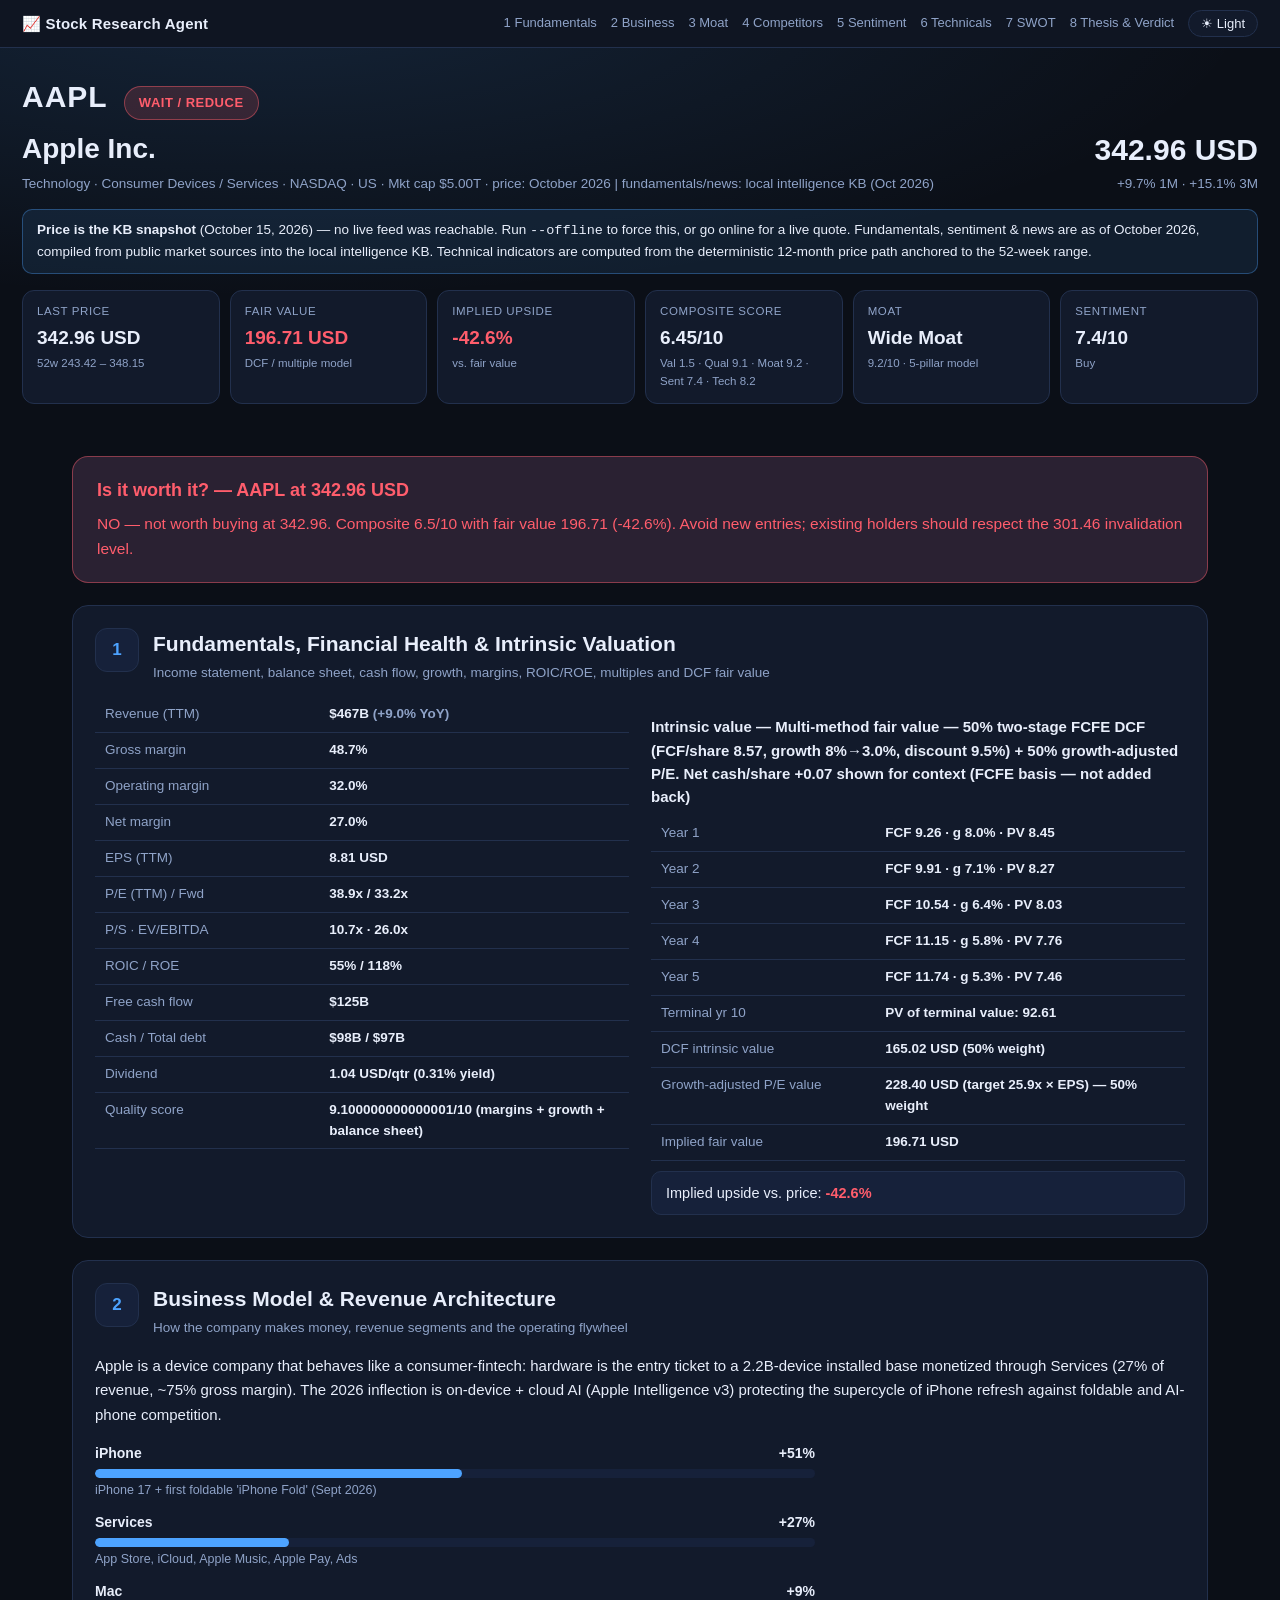
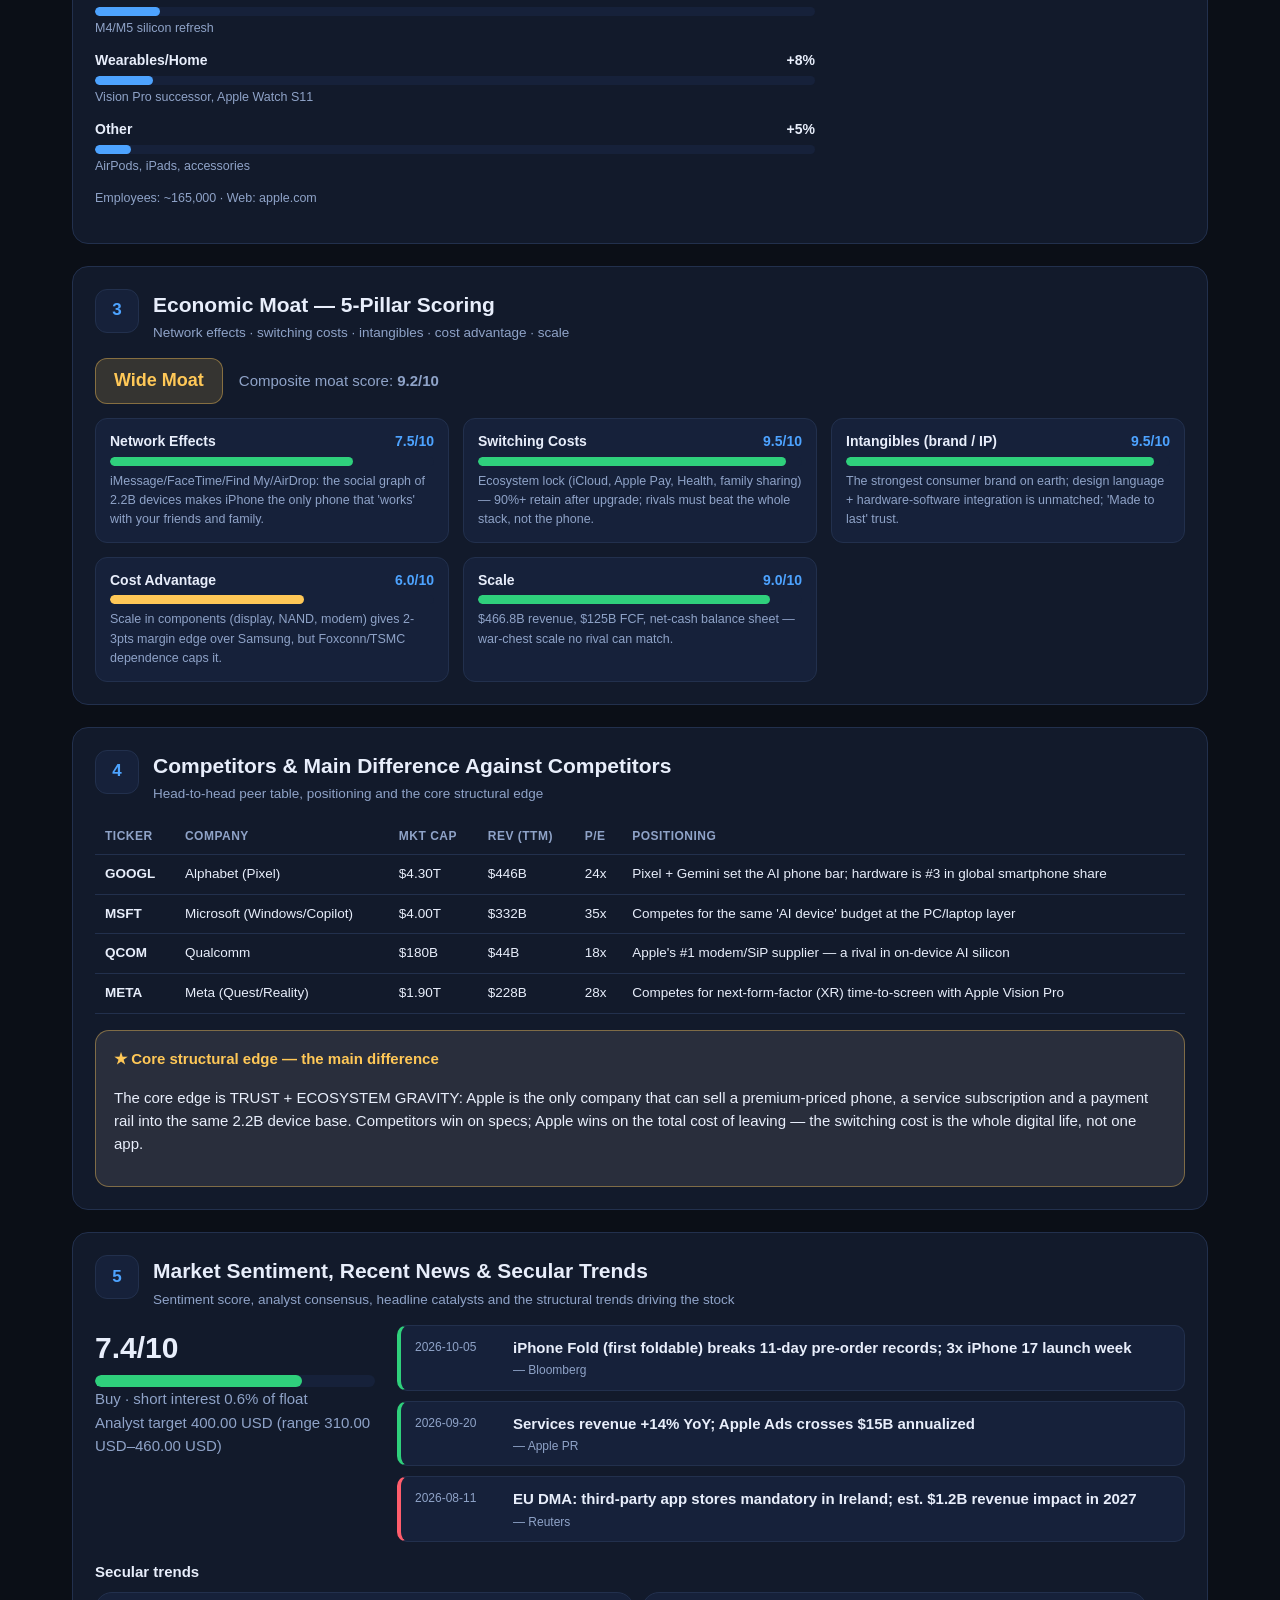
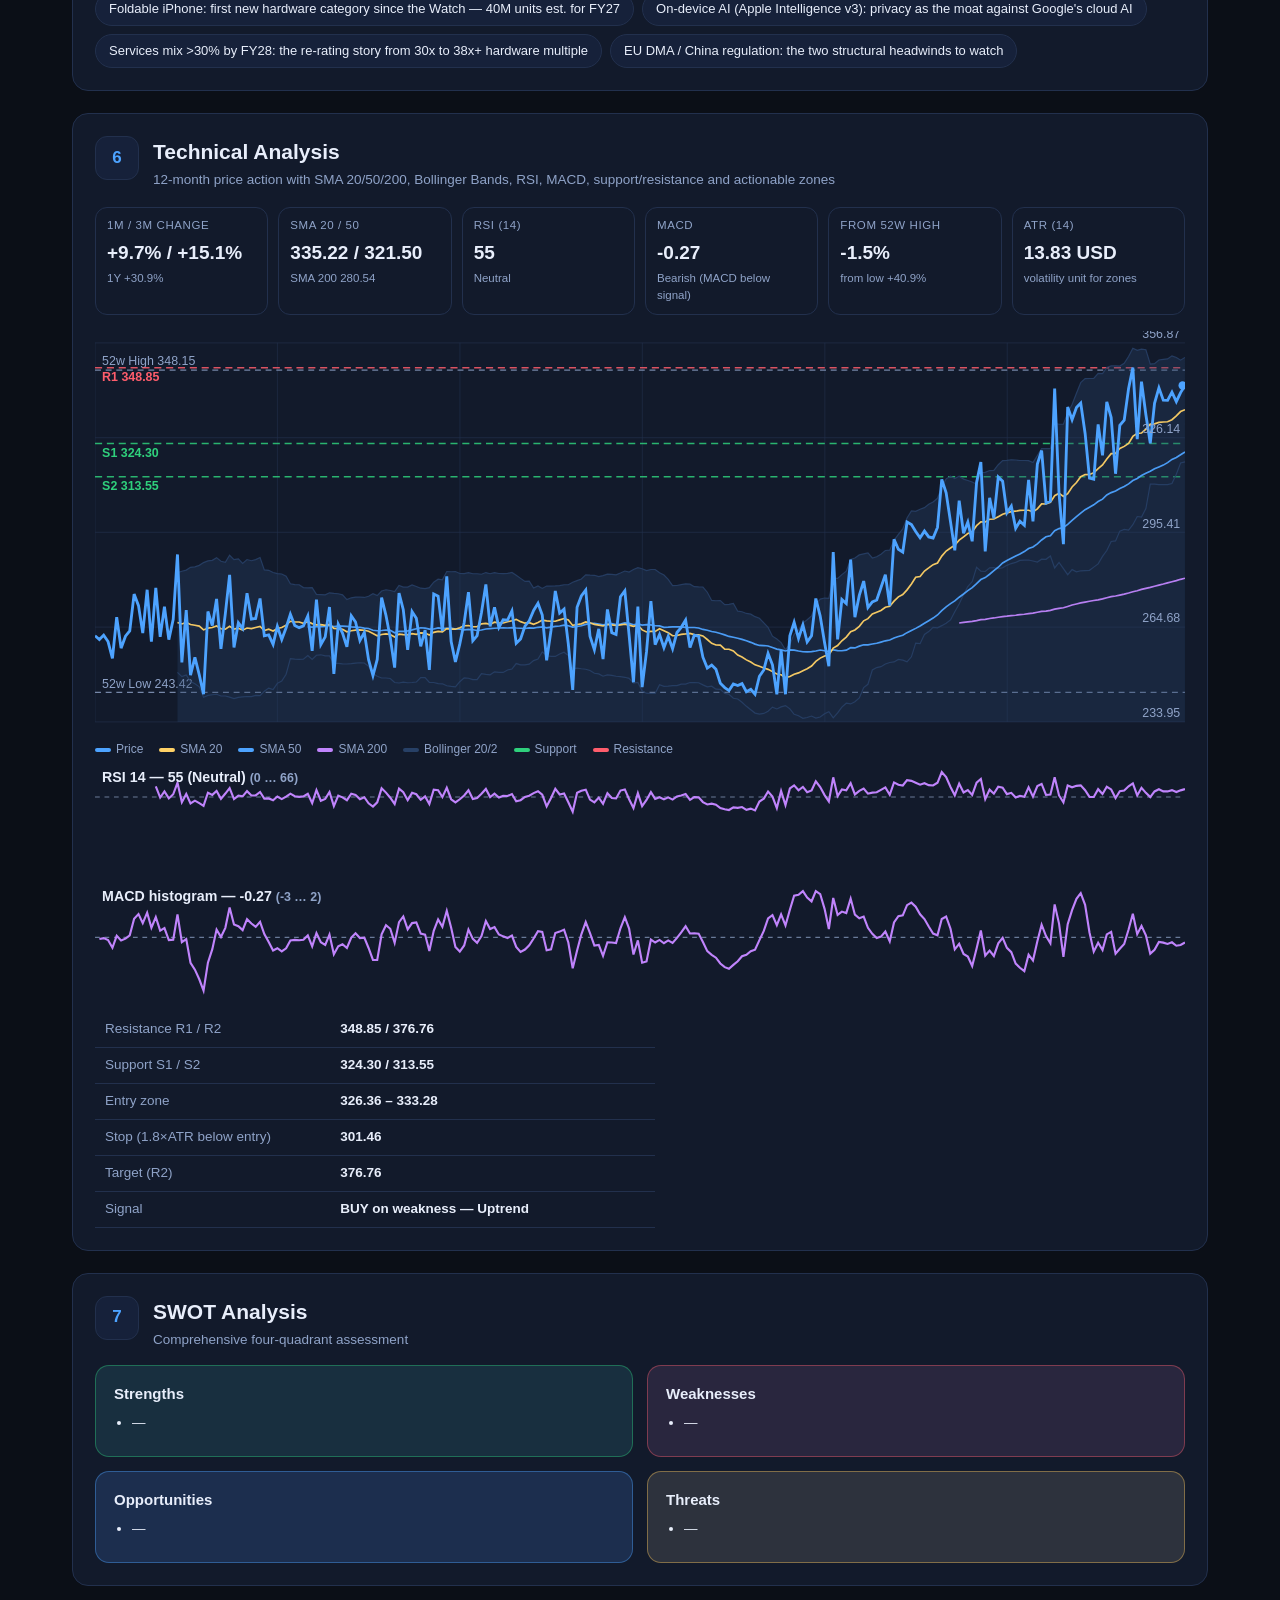
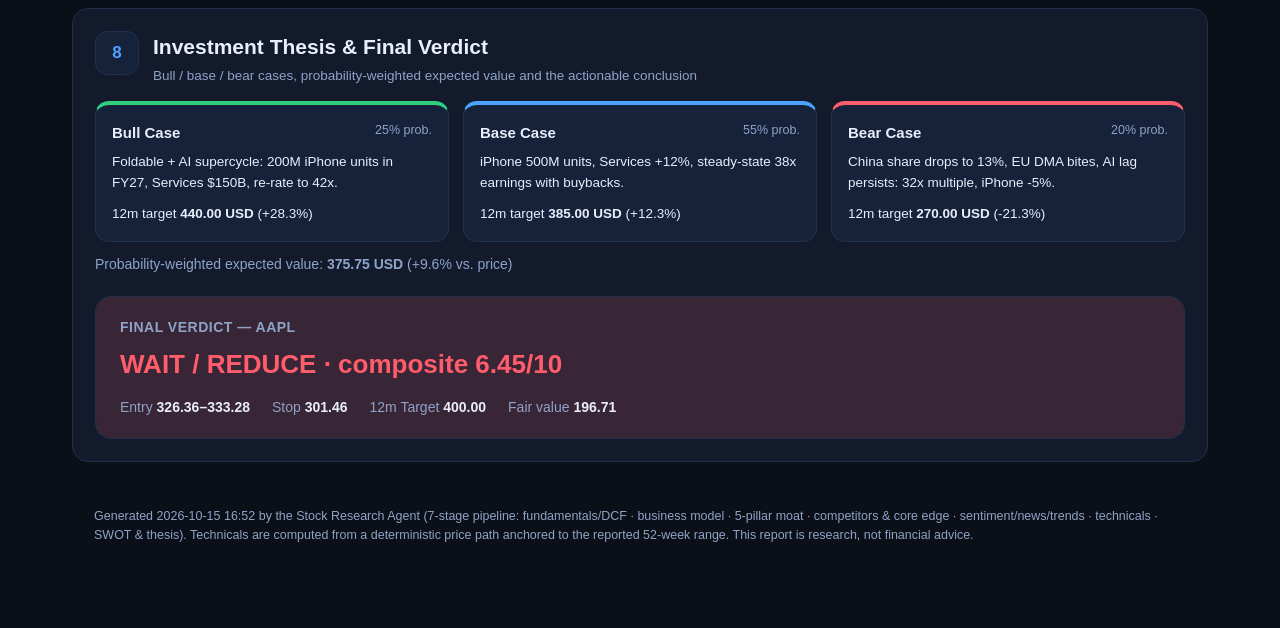
==== commit ff252bf6: "Add live-price adapter (Stooq, stdlib) with offline fallback + LIVE report badge Co-authored-by: are" ====
--- a/stock_research_agent/reports/AAPL_research_report.html
+++ b/stock_research_agent/reports/AAPL_research_report.html
@@ -58,6 +58,11 @@
 .kpi-strip{display:grid;grid-template-columns:repeat(auto-fit,minmax(150px,1fr));gap:10px;margin:16px 0}
 .kpi{background:var(--card);border:1px solid var(--line);border-radius:12px;padding:12px 14px}
 .kpi-strip.small .kpi{padding:9px 11px}
+.live-chip{display:inline-block;background:color-mix(in srgb,var(--up) 18%, transparent);
+  color:var(--up);font-size:9.5px;font-weight:800;letter-spacing:.6px;
+  padding:1.5px 7px;border-radius:20px;vertical-align:1px;margin-left:4px;
+  animation:pulse 2s ease-in-out infinite}
+@keyframes pulse{0%,100%{opacity:1}50%{opacity:.55}}
 .kpi-label{color:var(--muted);font-size:11.5px;text-transform:uppercase;letter-spacing:.6px}
 .kpi-value{font-size:19px;font-weight:800;margin-top:3px}
 .kpi-sub{color:var(--muted);font-size:11.5px;margin-top:2px}
@@ -207,14 +212,14 @@
         <span class="badge v-avoid">WAIT / REDUCE</span></div>
       <h1>Apple Inc.</h1>
       <p class="meta-line">Technology · Consumer Devices / Services · NASDAQ ·
-        US · Mkt cap $5.00T · October 2026 (local intelligence KB) + computed technicals</p>
+        US · Mkt cap $5.00T · price: October 2026 | fundamentals/news: local intelligence KB (Oct 2026)</p>
     </div>
     <div class="hero-price">
       <div class="hero-last">342.96 USD</div>
       <div class="hero-chg">+9.7% 1M · +15.1% 3M</div>
     </div>
   </div>
-  <div class="banner ok">Data as of October 2026, compiled from public market sources into the local intelligence KB. Technical indicators are computed from the deterministic 12-month price path anchored to the 52-week range.</div>
+  <div class="banner ok"><b>Price is the KB snapshot</b> (October 15, 2026) — no live feed was reachable. Run <code>--offline</code> to force this, or go online for a live quote. Fundamentals, sentiment & news are as of October 2026, compiled from public market sources into the local intelligence KB. Technical indicators are computed from the deterministic 12-month price path anchored to the 52-week range.</div>
   <div class="kpi-strip"><div class="kpi "><div class="kpi-label">Last price</div><div class="kpi-value">342.96 USD</div><div class="kpi-sub">52w 243.42 – 348.15</div></div><div class="kpi tone-dn"><div class="kpi-label">Fair value</div><div class="kpi-value">196.71 USD</div><div class="kpi-sub">DCF / multiple model</div></div><div class="kpi tone-dn"><div class="kpi-label">Implied upside</div><div class="kpi-value">-42.6%</div><div class="kpi-sub">vs. fair value</div></div><div class="kpi "><div class="kpi-label">Composite score</div><div class="kpi-value">6.45/10</div><div class="kpi-sub">Val 1.5 · Qual 9.1 · Moat 9.2 · Sent 7.4 · Tech 8.2</div></div><div class="kpi "><div class="kpi-label">Moat</div><div class="kpi-value">Wide Moat</div><div class="kpi-sub">9.2/10 · 5-pillar model</div></div><div class="kpi "><div class="kpi-label">Sentiment</div><div class="kpi-value">7.4/10</div><div class="kpi-sub">Buy</div></div></div>
 </header>
 
@@ -357,7 +362,7 @@
 </section>
 
 <footer>
-  <p>Generated 2026-10-15 12:40 by the Stock Research Agent (7-stage pipeline:
+  <p>Generated 2026-10-15 16:52 by the Stock Research Agent (7-stage pipeline:
   fundamentals/DCF · business model · 5-pillar moat · competitors &amp; core edge · sentiment/news/trends ·
   technicals · SWOT &amp; thesis). Technicals are computed from a deterministic price path anchored to the
   reported 52-week range. This report is research, not financial advice.</p>
